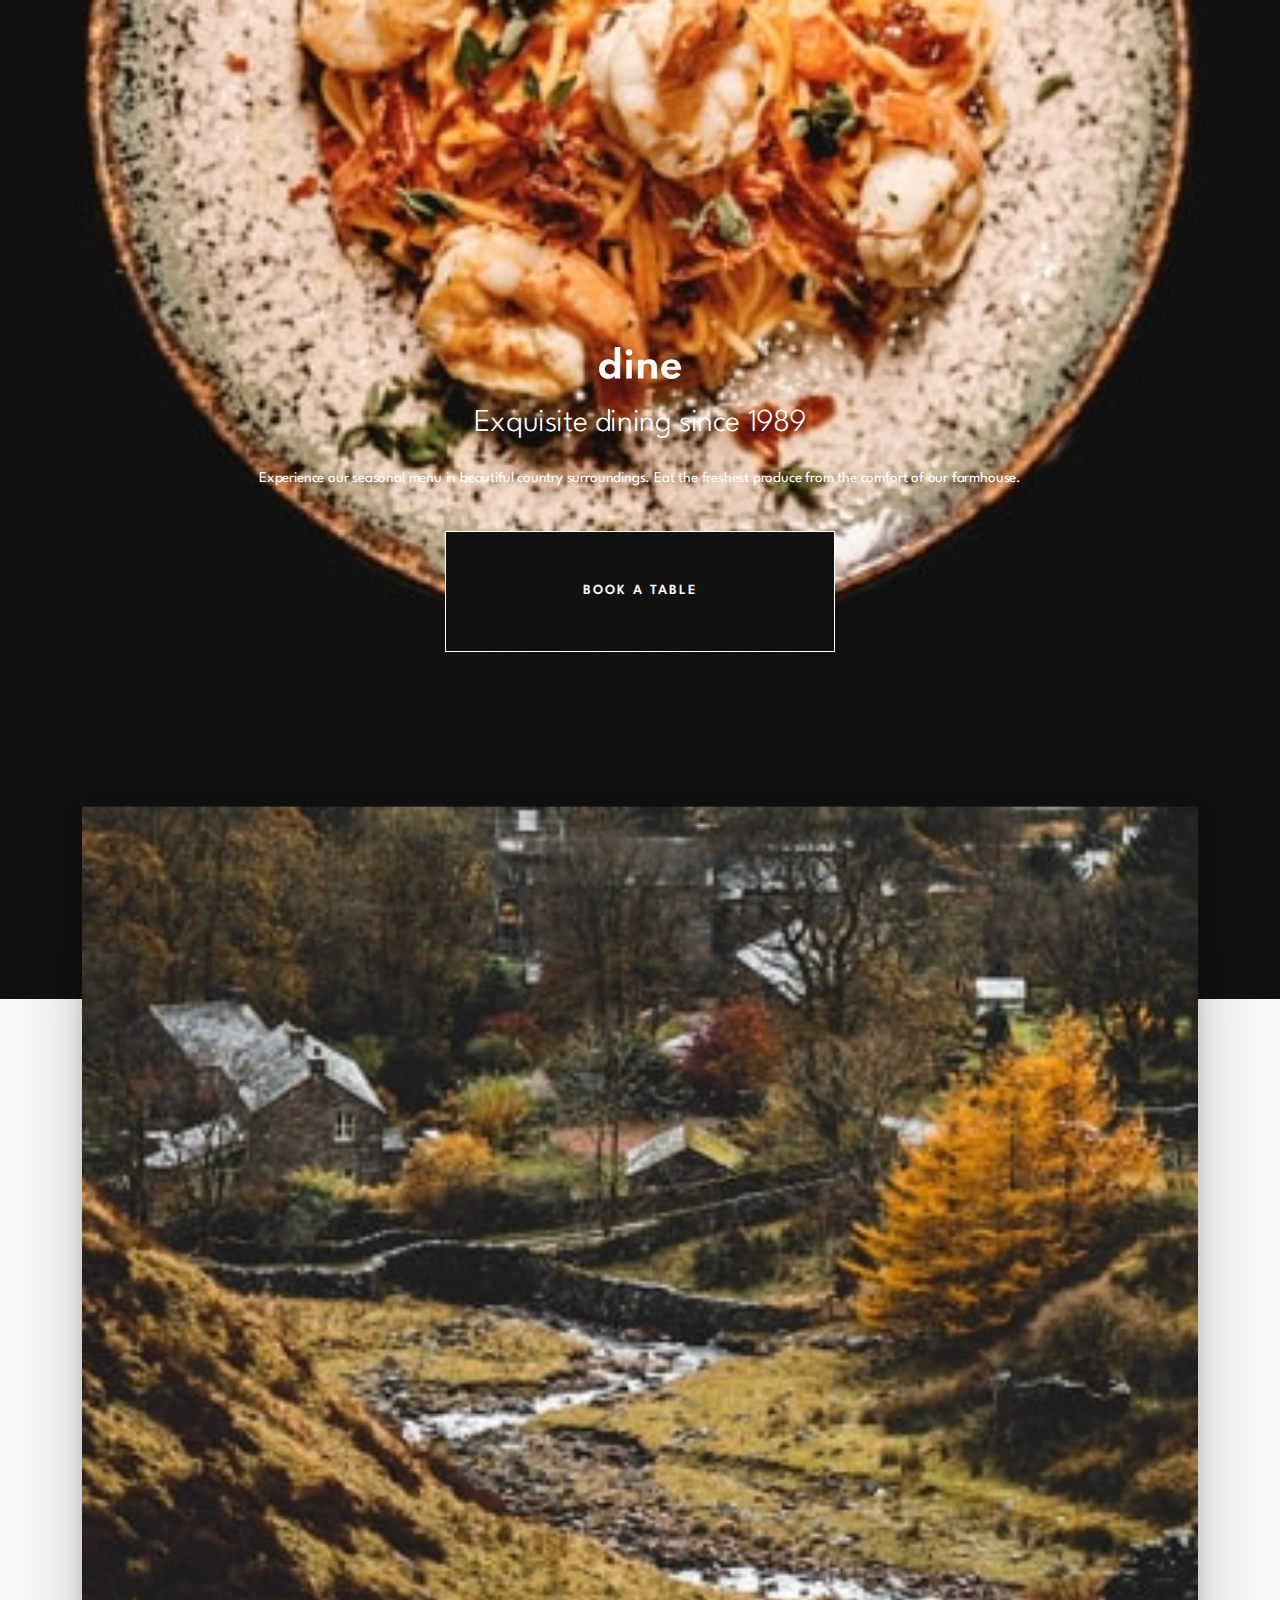
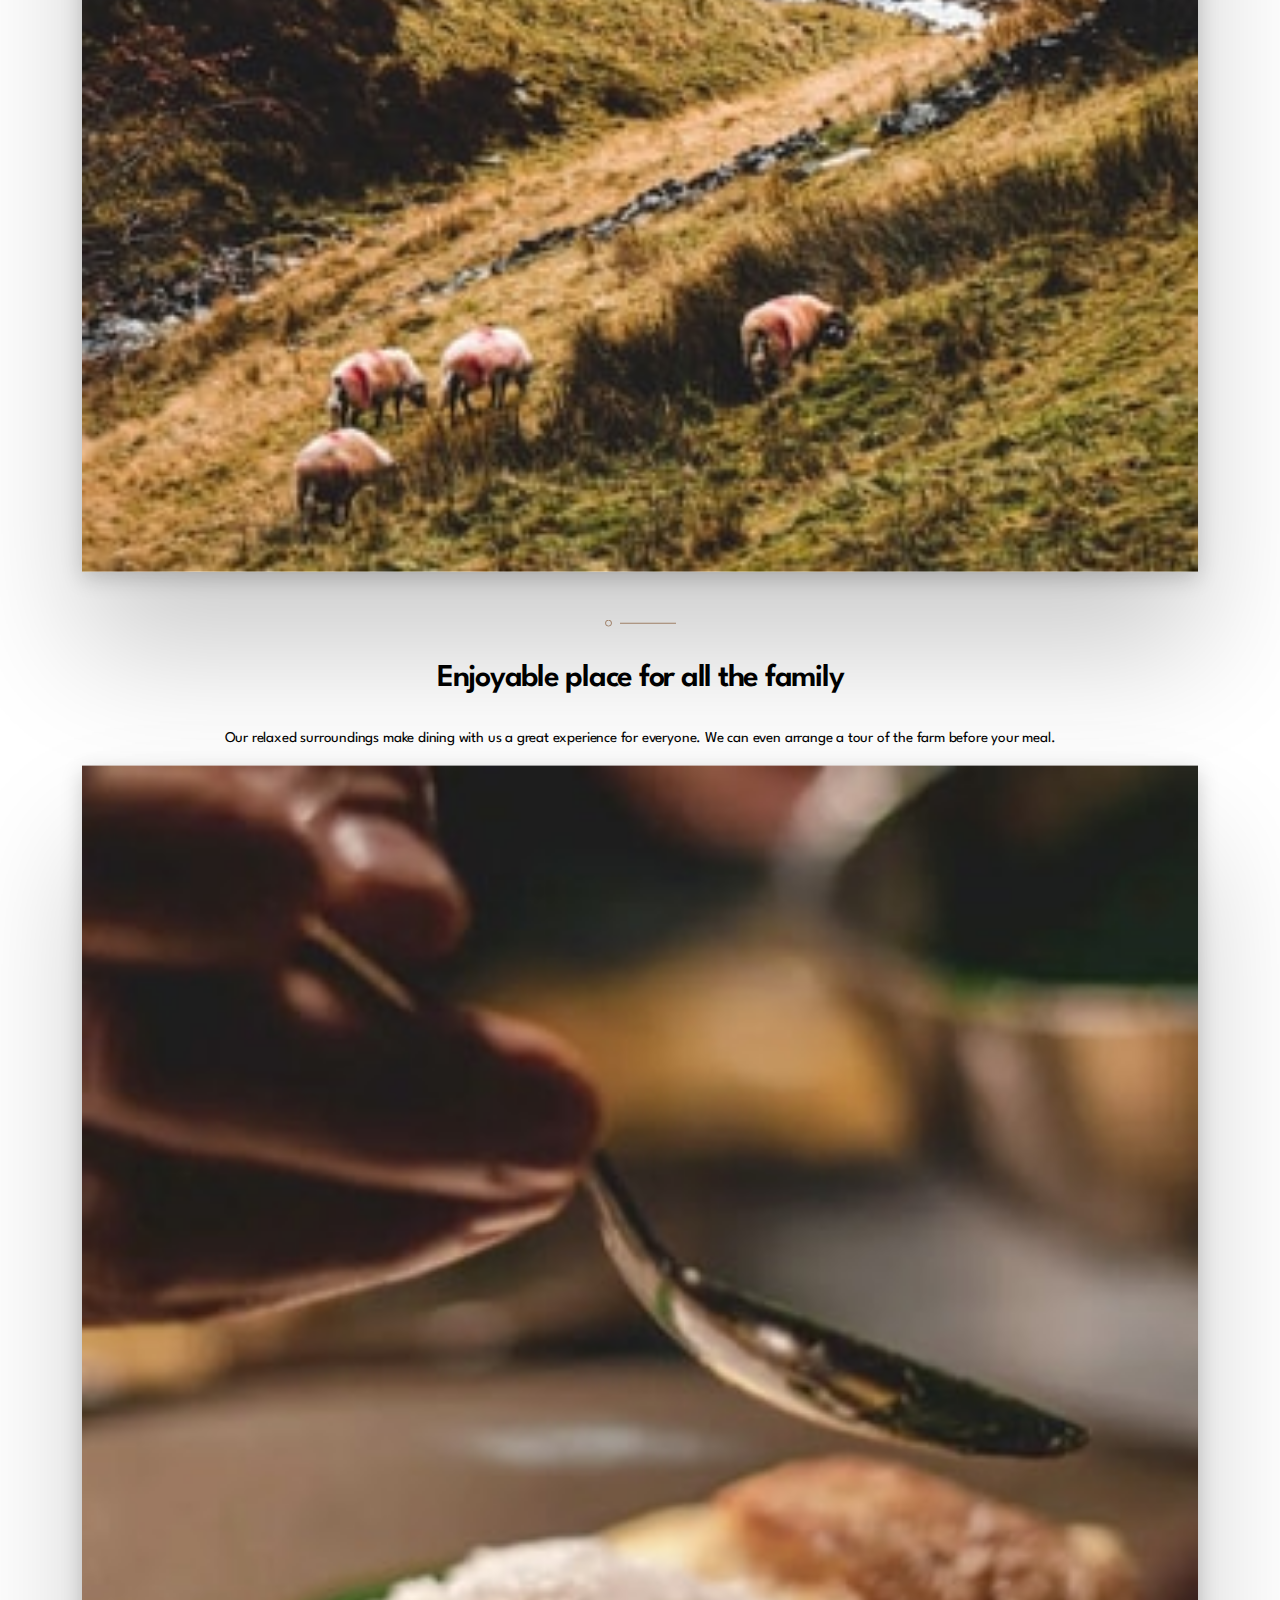
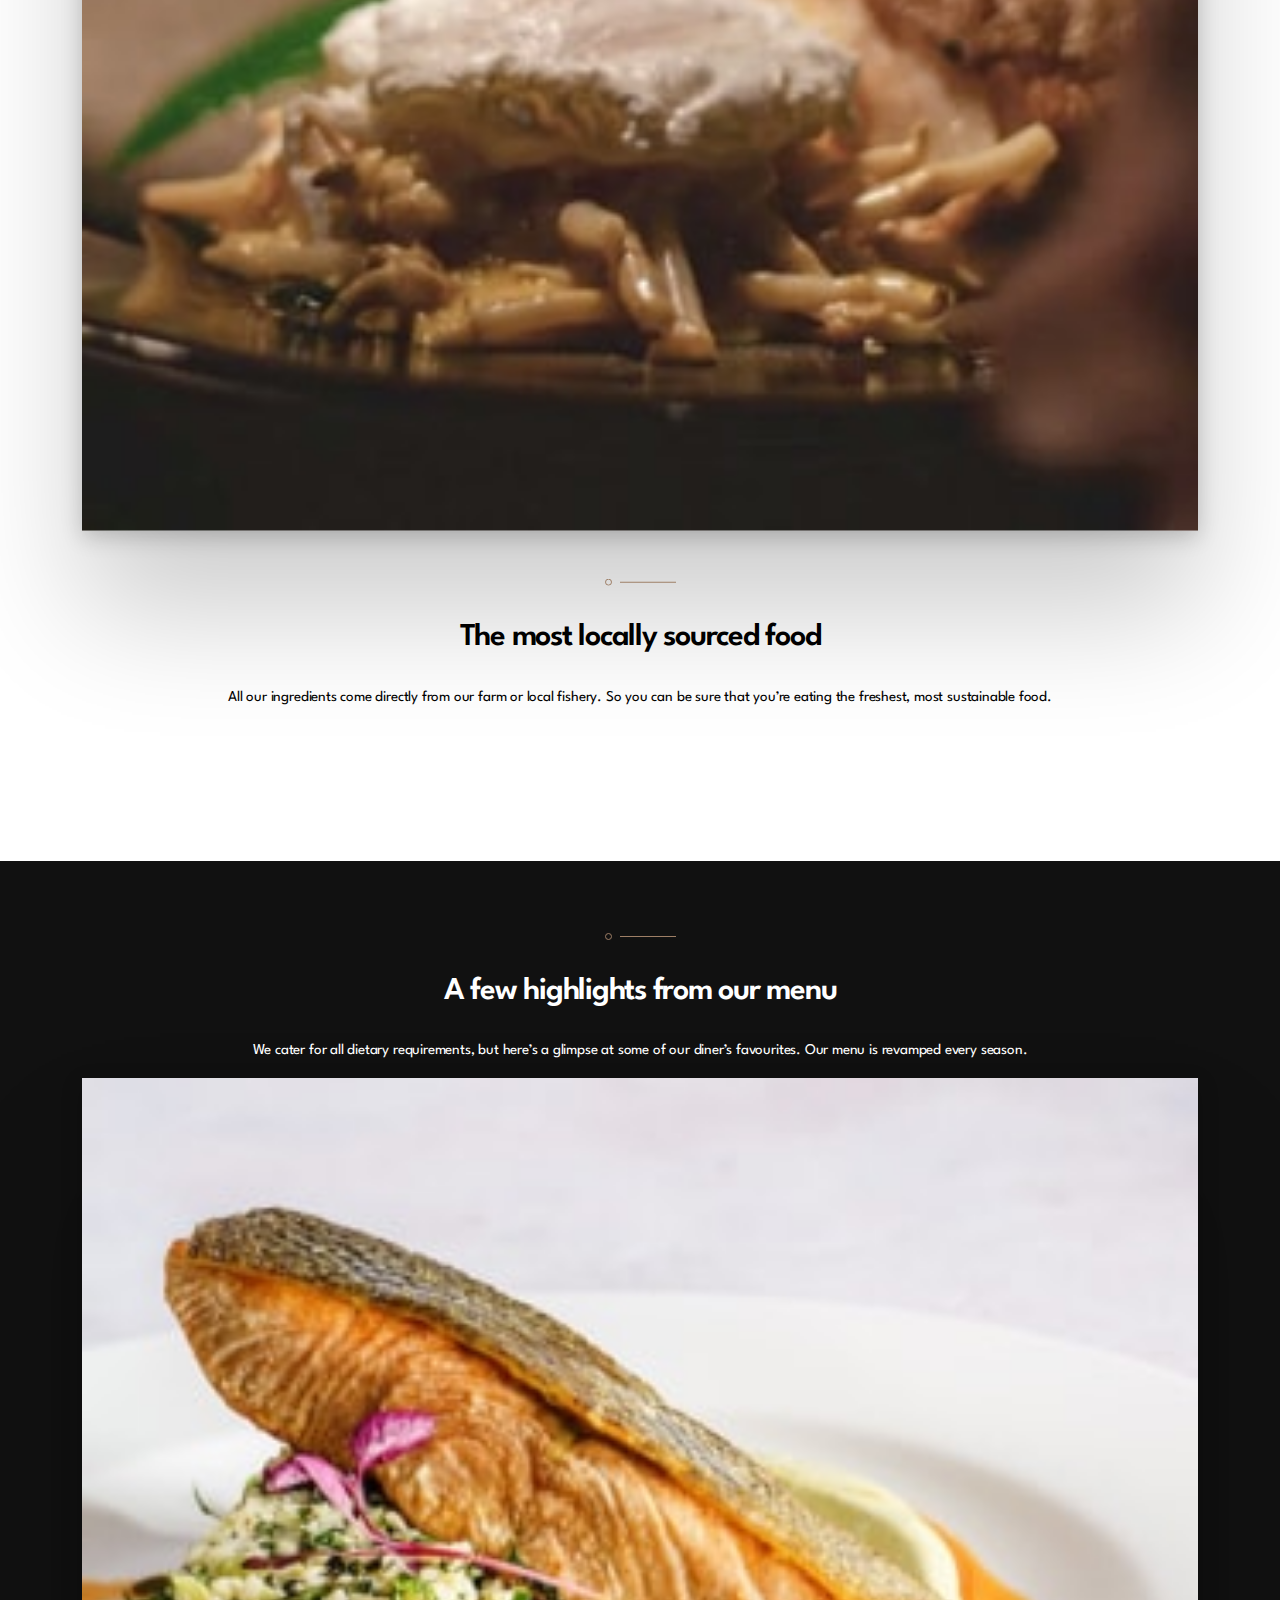
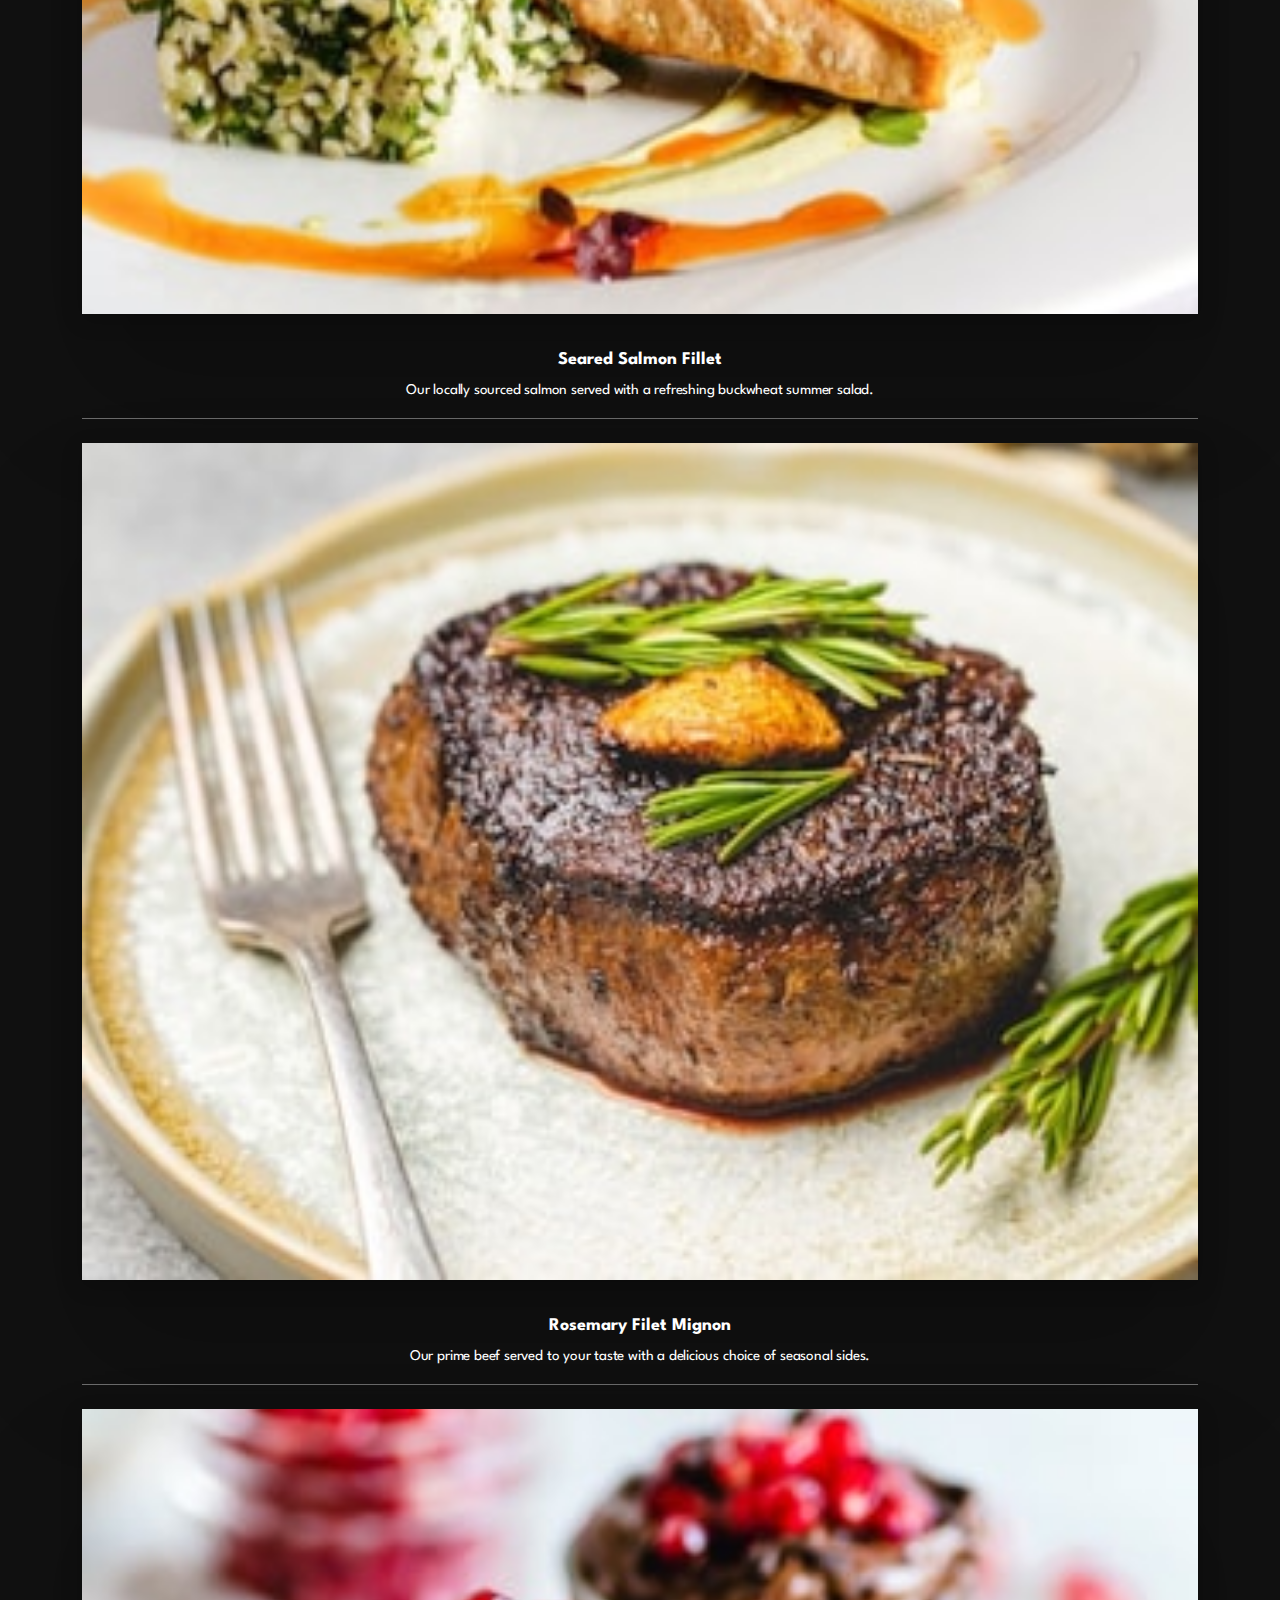
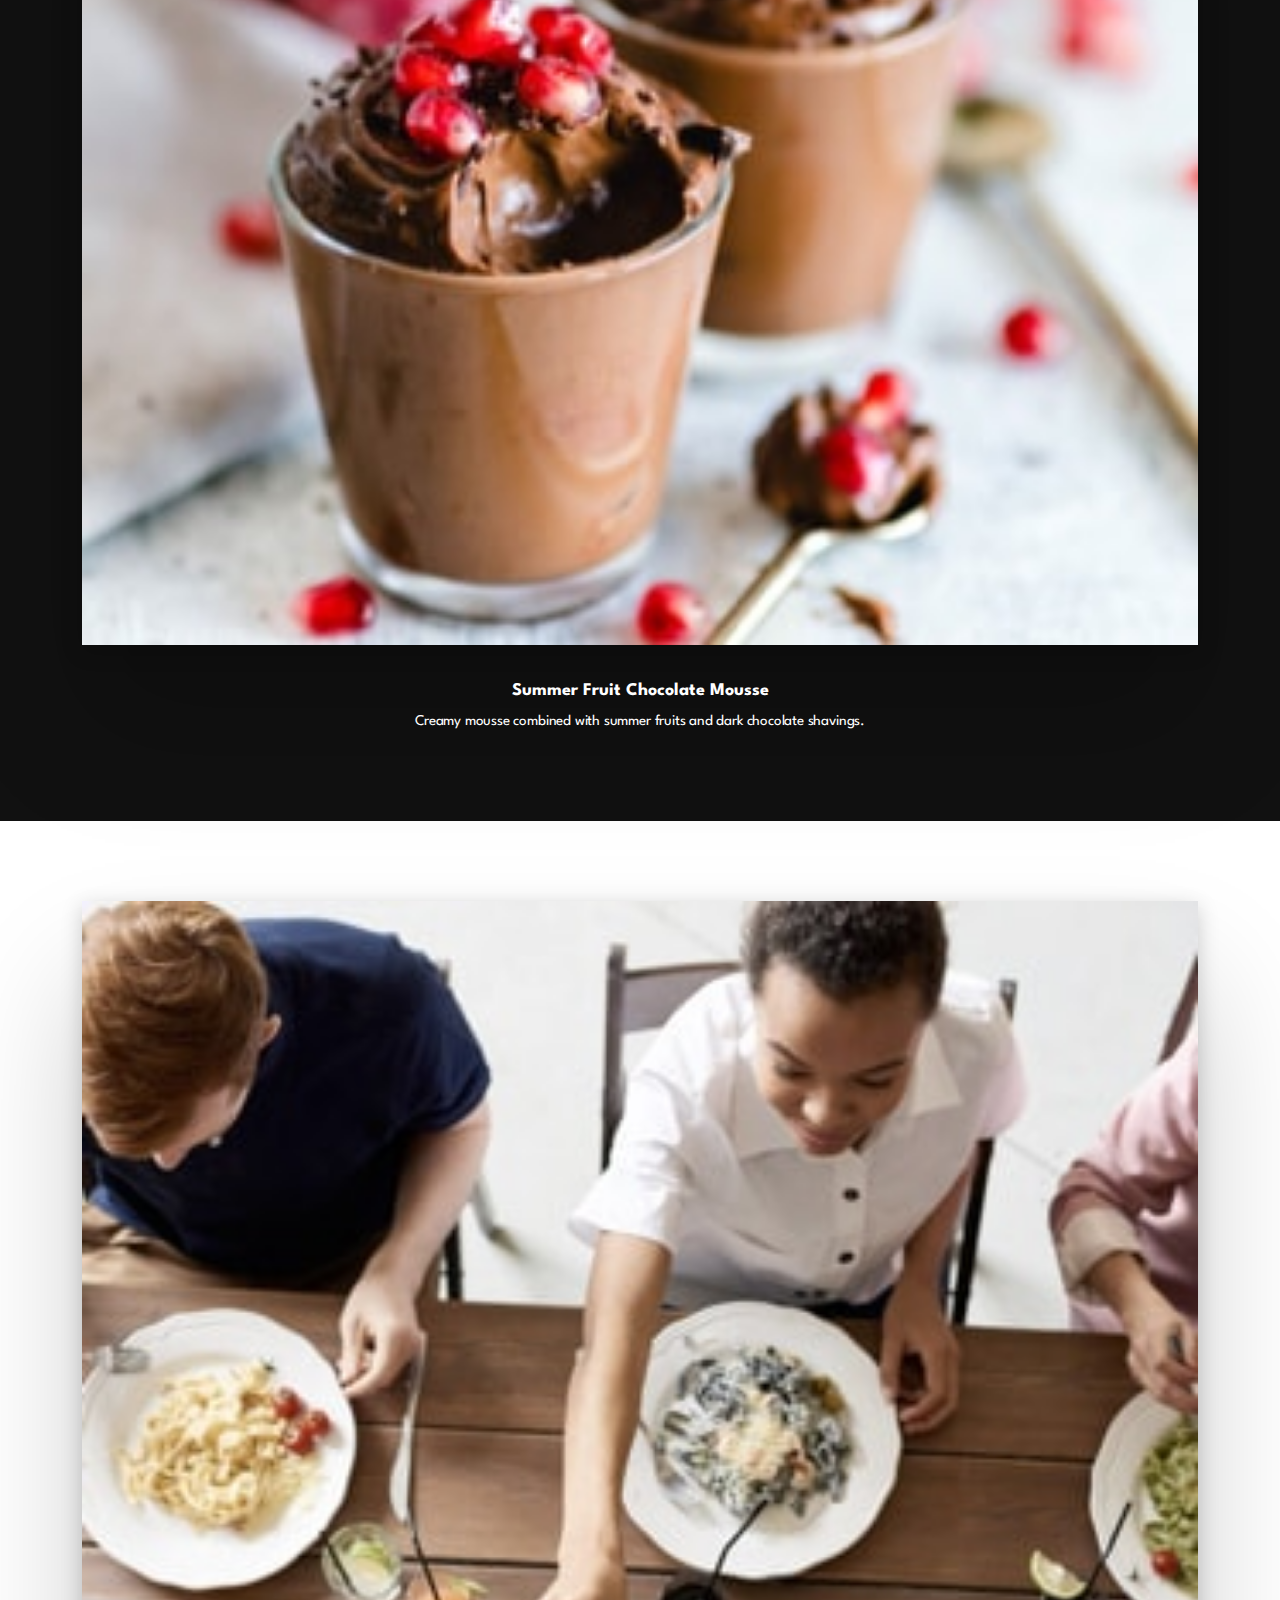
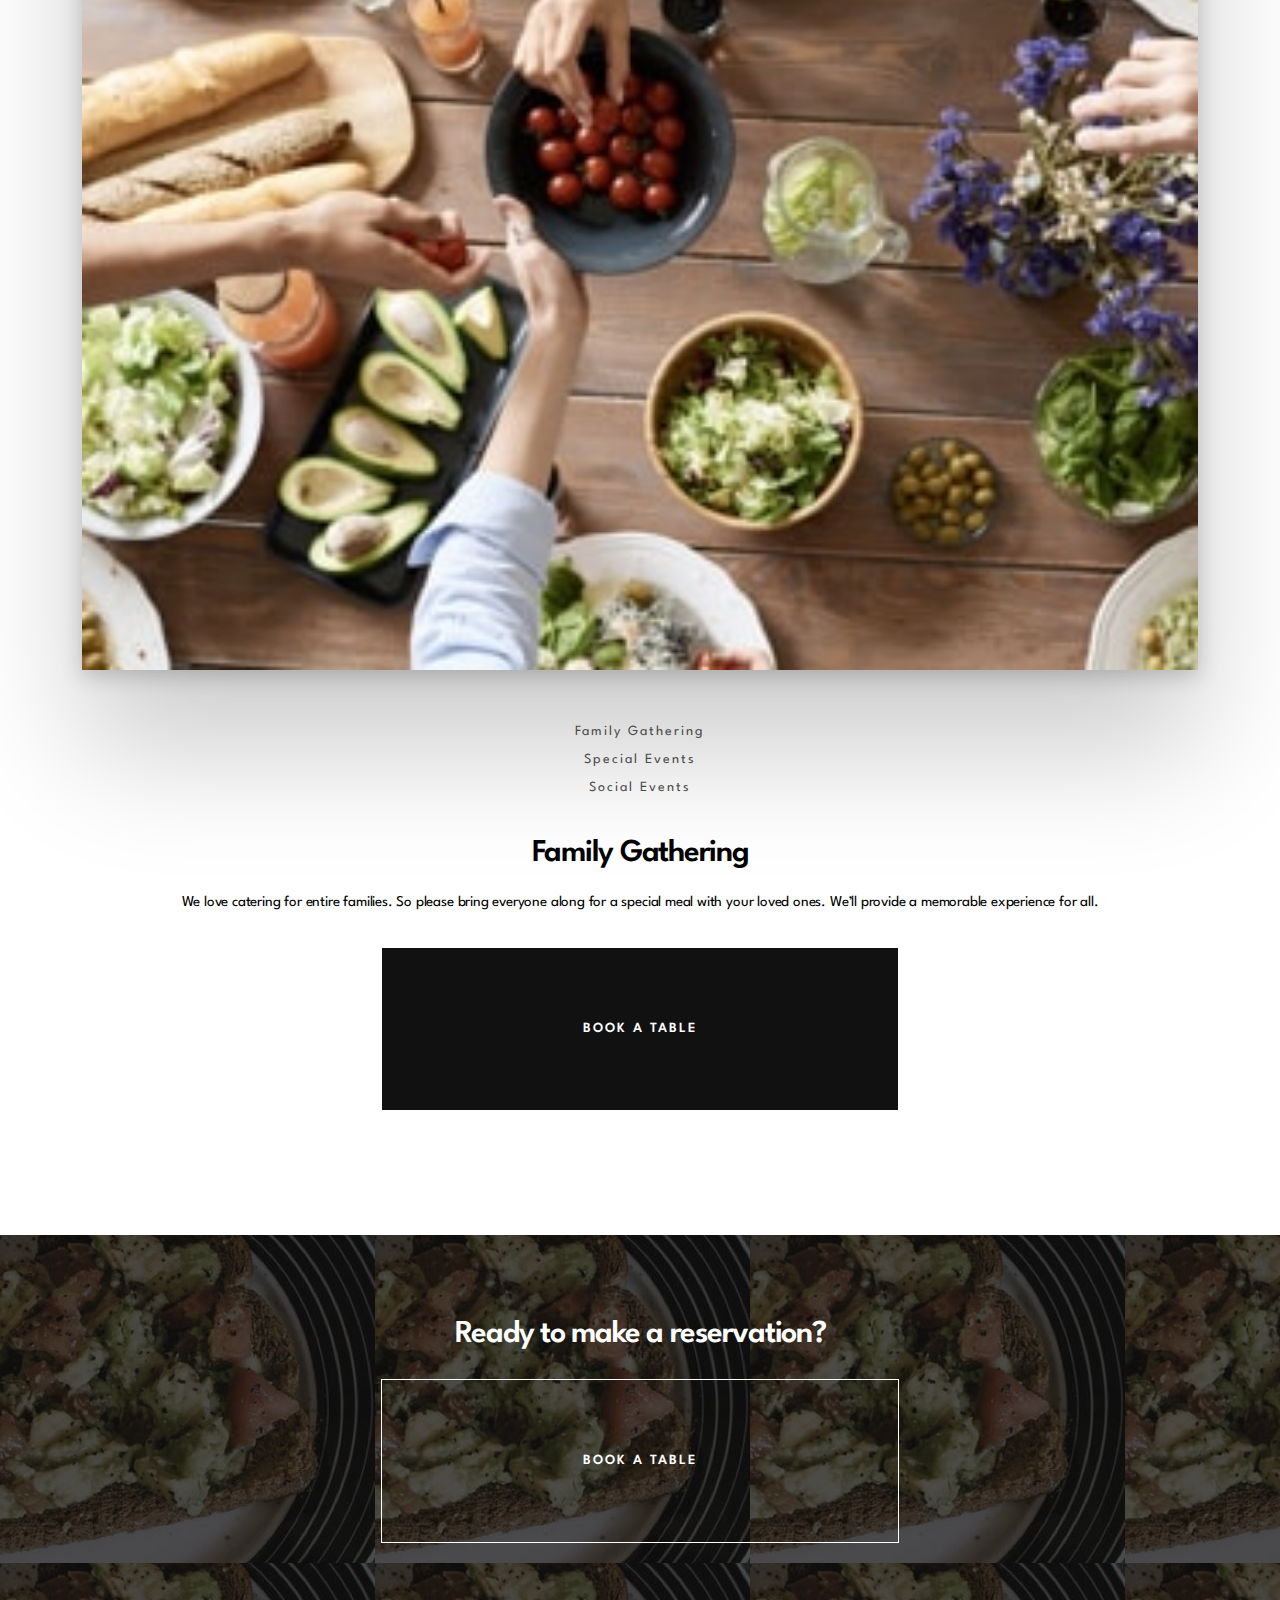
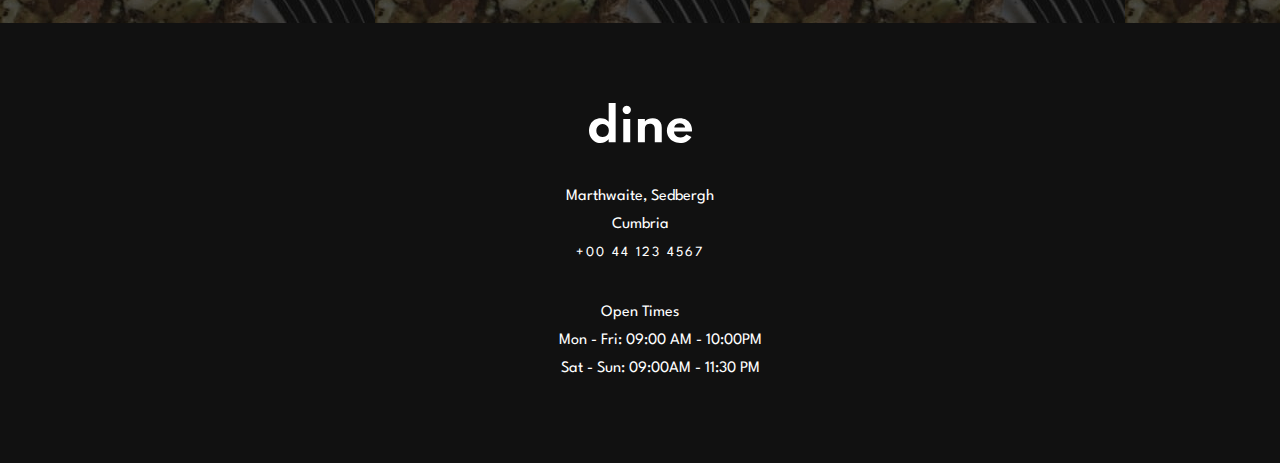
==== starter-code/index.html @ 3f03fc5a "first commit" ====
<!DOCTYPE html>
<html lang="en">
  <head>
    <meta charset="UTF-8" />
    <meta name="viewport" content="width=device-width, initial-scale=1.0" />

    <link
      rel="icon"
      type="image/png"
      sizes="32x32"
      href="./images/favicon-32x32.png"
    />

    <link rel="stylesheet" href="/starter-code/style/style.css" />

    <title>Frontend Mentor | Dine Website Challenge</title>
  </head>
  <body>
    <div class="wrapper">
      <header class="hero">
        <div class="content">
          <img
            class="logo"
            src="/starter-code/images/logo.svg"
            alt="logo_image"
          />
          <h1>Exquisite dining since 1989</h1>
          <p>
            Experience our seasonal menu in beautiful country surroundings. Eat
            the freshest produce from the comfort of our farmhouse.
          </p>
          <a href="#" class="blck-button button">Book a table</a>
        </div>
      </header>

      <div class="about">
        <div class="content">
          <div>
            <img
              class="content-img"
              src="/starter-code/images/homepage/enjoyable-place-mobile.jpg"
              alt="enjoyable-image"
            />

            <div>
              <img
                class="pattern-divide"
                src="/starter-code/images/patterns/pattern-divide.svg"
                alt="pattern-divide"
              />
              <h2>Enjoyable place for all the family</h2>

              <p>
                Our relaxed surroundings make dining with us a great experience
                for everyone. We can even arrange a tour of the farm before your
                meal.
              </p>
            </div>
          </div>
          <div>
            <img
              class="content-img"
              src="/starter-code/images/homepage/locally-sourced-mobile.jpg"
              alt="enjoyable-image"
            />

            <div>
              <img
                class="pattern-divide"
                src="/starter-code/images/patterns/pattern-divide.svg"
                alt="pattern-divide"
              />
              <h2>The most locally sourced food</h2>
              <p>
                All our ingredients come directly from our farm or local
                fishery. So you can be sure that you’re eating the freshest,
                most sustainable food.
              </p>
            </div>
          </div>
        </div>
      </div>

      <div class="highlights">
        <div class="content">
          <img
            class="pattern-divide"
            src="/starter-code/images/patterns/pattern-divide.svg"
            alt="pattern-divide"
          />
          <h2>A few highlights from our menu</h2>

          <p>
            We cater for all dietary requirements, but here’s a glimpse at some
            of our diner’s favourites. Our menu is revamped every season.
          </p>
          <div class="dishes">
            <div class="dish-divide">
              <img
                class="menu-img"
                src="/starter-code/images/homepage/salmon-mobile.jpg"
                alt="salmon-mobile"
              />
              <h3>Seared Salmon Fillet</h3>
              <p>
                Our locally sourced salmon served with a refreshing buckwheat
                summer salad.
              </p>
            </div>

            <div class="dish-divide">
              <img
                class="menu-img"
                src="/starter-code/images/homepage/beef-mobile.jpg"
                alt="beef-mobile"
              />
              <h3>Rosemary Filet Mignon</h3>
              <p>
                Our prime beef served to your taste with a delicious choice of
                seasonal sides.
              </p>
            </div>

            <div>
              <img
                class="menu-img"
                src="/starter-code/images/homepage/chocolate-mobile.jpg"
                alt=""
              />
              <h3>Summer Fruit Chocolate Mousse</h3>
              <p>
                Creamy mousse combined with summer fruits and dark chocolate
                shavings.
              </p>
            </div>
          </div>
        </div>
      </div>

      <div class="gathering">
        <div class="content">
          <img
            src="/starter-code/images/homepage/family-gathering-mobile.jpg"
            alt="family-gathering"
          />
          <ul>
            <li><a href="#">Family Gathering</a></li>
            <li><a href="#">Special Events</a></li>
            <li><a href="#">Social Events</a></li>
          </ul>

          <div class="gathering_desc">
            <h2>Family Gathering</h2>
            <p>
              We love catering for entire families. So please bring everyone
              along for a special meal with your loved ones. We’ll provide a
              memorable experience for all.
            </p>

            <!--<h2>Special Events</h2>
            <p>
              Whether it’s a romantic dinner or special date you’re celebrating
              with others we’ll look after you. We’ll be sure to mark your special
              date with an unforgettable meal.
            </p>
  
            <h2>Social Events</h2>
            <p>
              Are you looking to have a larger social event? No problem! We’re
              more than happy to cater for big parties. We’ll work with you to
              make your event a hit with everyone.
            </p>-->
          </div>

          <a href="#" class="blck-button button">Book a table</a>
        </div>
      </div>

      <div class="booking">
        <div class="content">
          <div>
            <h2>Ready to make a reservation?</h2>

            <a href="#" class="transp-button button">Book a table</a>
          </div>
        </div>
      </div>

      <footer class="foot">
        <div class="content">
          <img
            class="logo"
            src="/starter-code/images/logo.svg"
            alt="logo_image"
          />
          <address>
            Marthwaite, Sedbergh <br />
            Cumbria<br />
            <a href="tel:+00-44-123-4567">+00 44 123 4567</a>
          </address>

          <dl>
            <dt>Open Times</dt>
            <dd>Mon - Fri: <time>09:00</time> AM - <time>10:00</time>PM</dd>
            <dd>Sat - Sun: <time> 09:00</time>AM - <time>11:30</time> PM</dd>
          </dl>
        </div>
      </footer>
    </div>
  </body>
</html>
---- starter-code/style/style.css ----
@import url("https://fonts.googleapis.com/css2?family=Spartan:wght@100;200;300;400;500;600;700&display=swap");
* {
  font-family: "Spartan", sans-serif;
  font-size: 100%;
  -webkit-box-sizing: border-box;
          box-sizing: border-box;
}

h1 {
  font-size: 32px;
  font-weight: 300;
  line-height: 40px;
  letter-spacing: -0.0125em;
}

h2 {
  font-size: 32px;
  font-weight: 600;
  line-height: 40px;
  letter-spacing: -1.25px;
}

h3 {
  font-size: 18px;
  line-height: 28px;
}

p {
  font-size: 15px;
  font-weight: 400;
  letter-spacing: -0.0125em;
  line-height: 25px;
}

a {
  font-size: 14px;
  letter-spacing: 0.14286em;
  line-height: 28px;
  text-decoration: none;
  color: #4C4C4C;
  /*&:hover{
    opacity: 50%;
  }*/
}

a.blck-button {
  color: #FFFFFF;
  background: #111111;
  border: solid 1px #FFFFFF;
}

a.blck-button:hover {
  color: #17192B;
  background: #FFFFFF;
  border: solid 1px #111111;
}

a.transp-button {
  background: transparent;
  border: solid 1px #ffffff;
  color: #FFFFFF;
}

a.transp-button:hover {
  color: #111111;
  background: #FFFFFF;
  border: solid 1px #FFFFFF;
}

.content {
  padding: 0 6.4%;
}

body {
  margin: 0 auto;
  width: 100%;
}

.button {
  padding: 6% 18%;
  font-size: 14px;
  text-transform: uppercase;
  font-weight: 600;
  display: inline-block;
}

.pattern-divide {
  width: 71px;
  display: block;
  margin: 0 auto 32px auto;
}

.content-img {
  width: 100%;
  display: block;
  -webkit-box-shadow: 0 80px 120px 0 rgba(0, 0, 0, 0.2), 0 6px 20px 0 rgba(0, 0, 0, 0.19);
          box-shadow: 0 80px 120px 0 rgba(0, 0, 0, 0.2), 0 6px 20px 0 rgba(0, 0, 0, 0.19);
  margin: 0 0 48px 0;
}

.menu-img {
  width: 100%;
  display: block;
  -webkit-box-shadow: 0 80px 120px 0 rgba(0, 0, 0, 0.2), 0 6px 20px 0 rgba(0, 0, 0, 0.19);
          box-shadow: 0 80px 120px 0 rgba(0, 0, 0, 0.2), 0 6px 20px 0 rgba(0, 0, 0, 0.19);
  margin: 0 0 32px 0;
}

.hero {
  color: white;
  background: url(/starter-code/images/homepage/hero-bg-mobile.jpg) #111111;
  background-size: 100%;
  background-repeat: no-repeat;
  display: -webkit-box;
  display: -ms-flexbox;
  display: flex;
  -webkit-box-pack: center;
      -ms-flex-pack: center;
          justify-content: center;
  -webkit-box-align: center;
      -ms-flex-align: center;
          align-items: center;
  -webkit-box-orient: vertical;
  -webkit-box-direction: normal;
      -ms-flex-direction: column;
          flex-direction: column;
  text-align: center;
  height: 111vh;
  min-height: 784px;
}

.hero .logo {
  height: 32px;
}

.hero .button {
  margin-top: 25px;
}

.hero .content {
  padding-top: 0;
}

.about {
  text-align: center;
  bottom: 0px;
  -webkit-transform: translateY(-6.2%);
          transform: translateY(-6.2%);
  margin-bottom: -4.4%;
}

.highlights {
  background-color: #111111;
  color: #ffffff;
  text-align: center;
  padding: 72px 0;
}

.highlights .dish-divide {
  border-bottom: 1px solid #707070;
  margin-bottom: 24px;
}

.highlights h3 {
  margin: 0 0 4px 0;
}

.highlights p {
  margin-top: 0;
}

.gathering {
  text-align: center;
  padding: 80px 0 124px 0;
}

.gathering ul {
  list-style-type: none;
  padding: 0;
  margin-bottom: 32px;
}

.gathering img {
  -webkit-box-shadow: 0 80px 120px 0 rgba(0, 0, 0, 0.2), 0 6px 20px 0 rgba(0, 0, 0, 0.19);
          box-shadow: 0 80px 120px 0 rgba(0, 0, 0, 0.2), 0 6px 20px 0 rgba(0, 0, 0, 0.19);
  width: 100%;
  margin: 0 0 48px 0;
  display: block;
}

.gathering .gathering_desc {
  margin: 24px 0 32px 0;
}

.gathering .gathering_desc h2 {
  margin: 0 0 16px 0;
}

.booking {
  color: #ffffff;
  background-image: url(/starter-code/images/homepage/ready-bg-mobile.jpg);
  text-align: center;
  padding: 80px 0 80px 0;
}

.booking h2 {
  margin: 0 0 24px 0;
}

.foot {
  background-color: #111111;
  color: #ffffff;
  text-align: center;
  padding: 80px 0 64px 0;
  line-height: 28px;
}

.foot .logo {
  height: 40px;
  display: block;
  margin: 0 auto;
}

.foot address {
  font-style: normal;
  margin: 40px 0 32px 0;
}

.foot address a {
  color: white;
}
/*# sourceMappingURL=style.css.map */
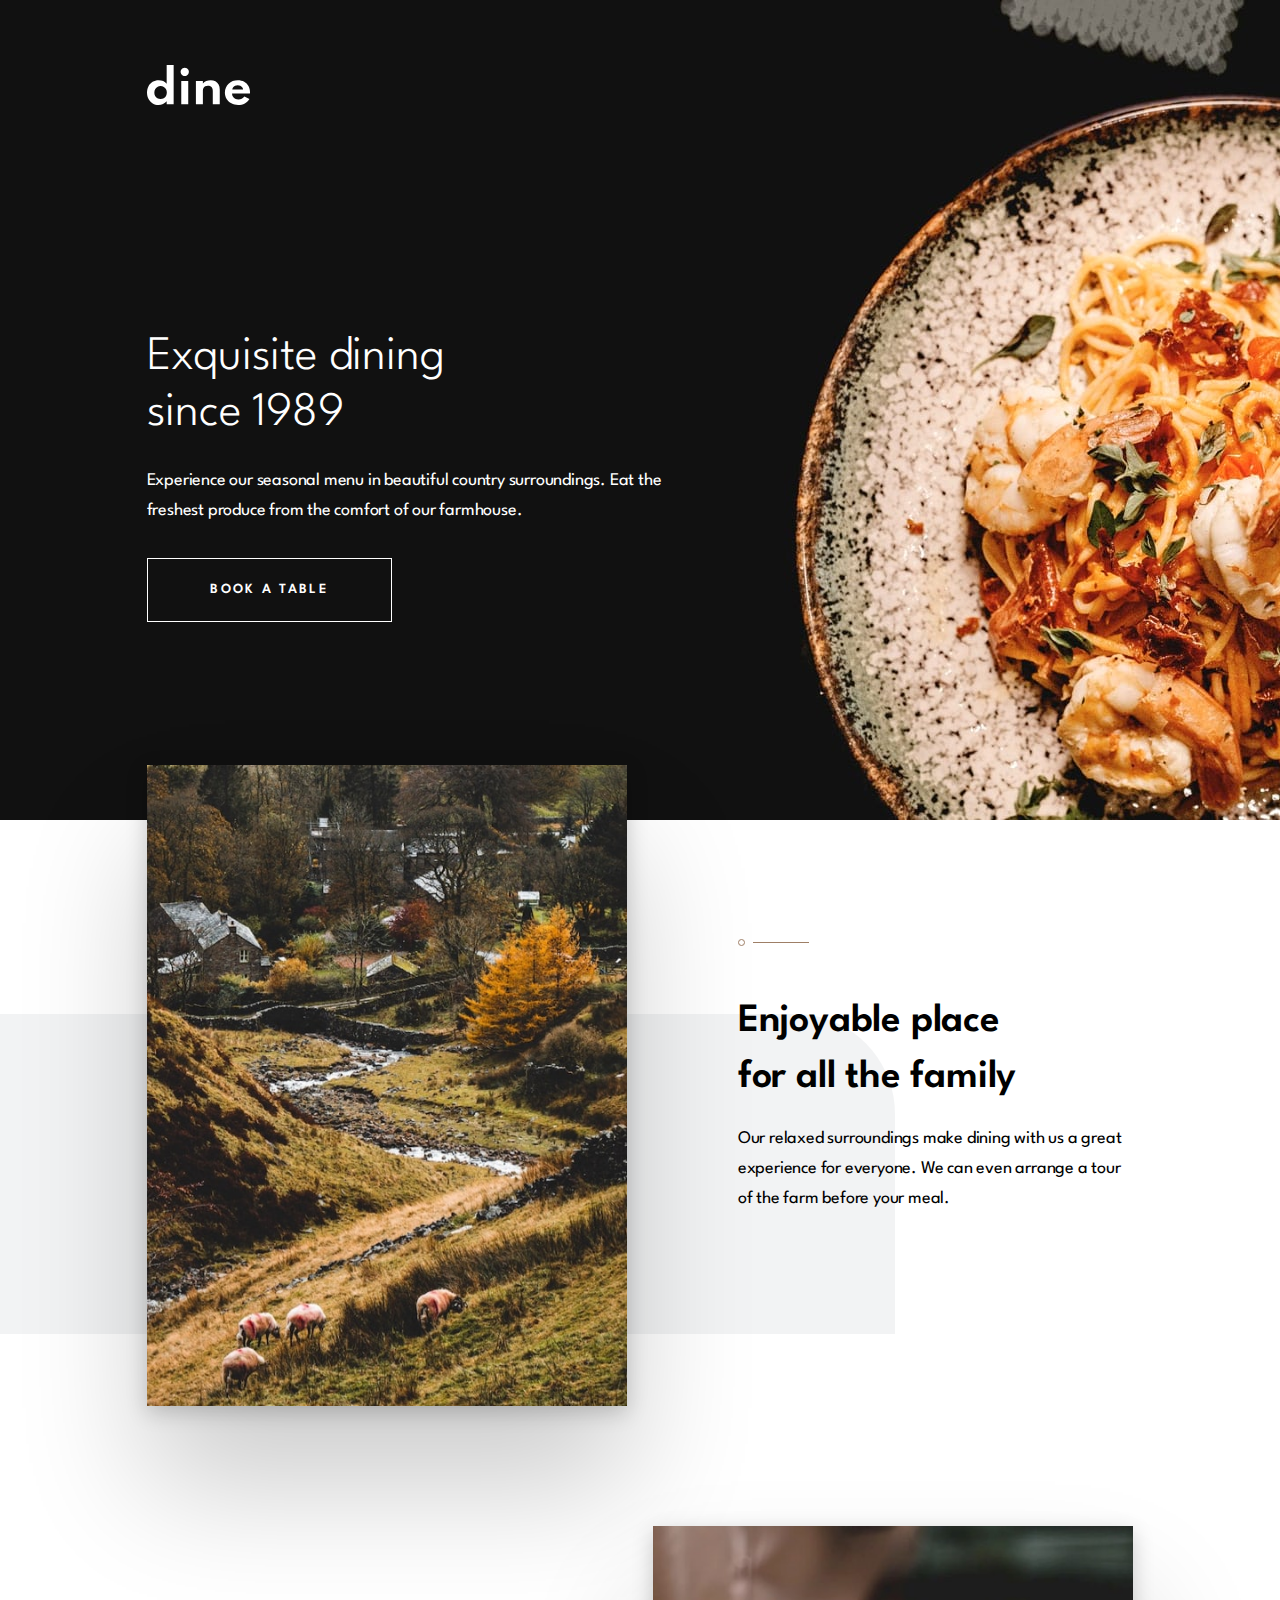
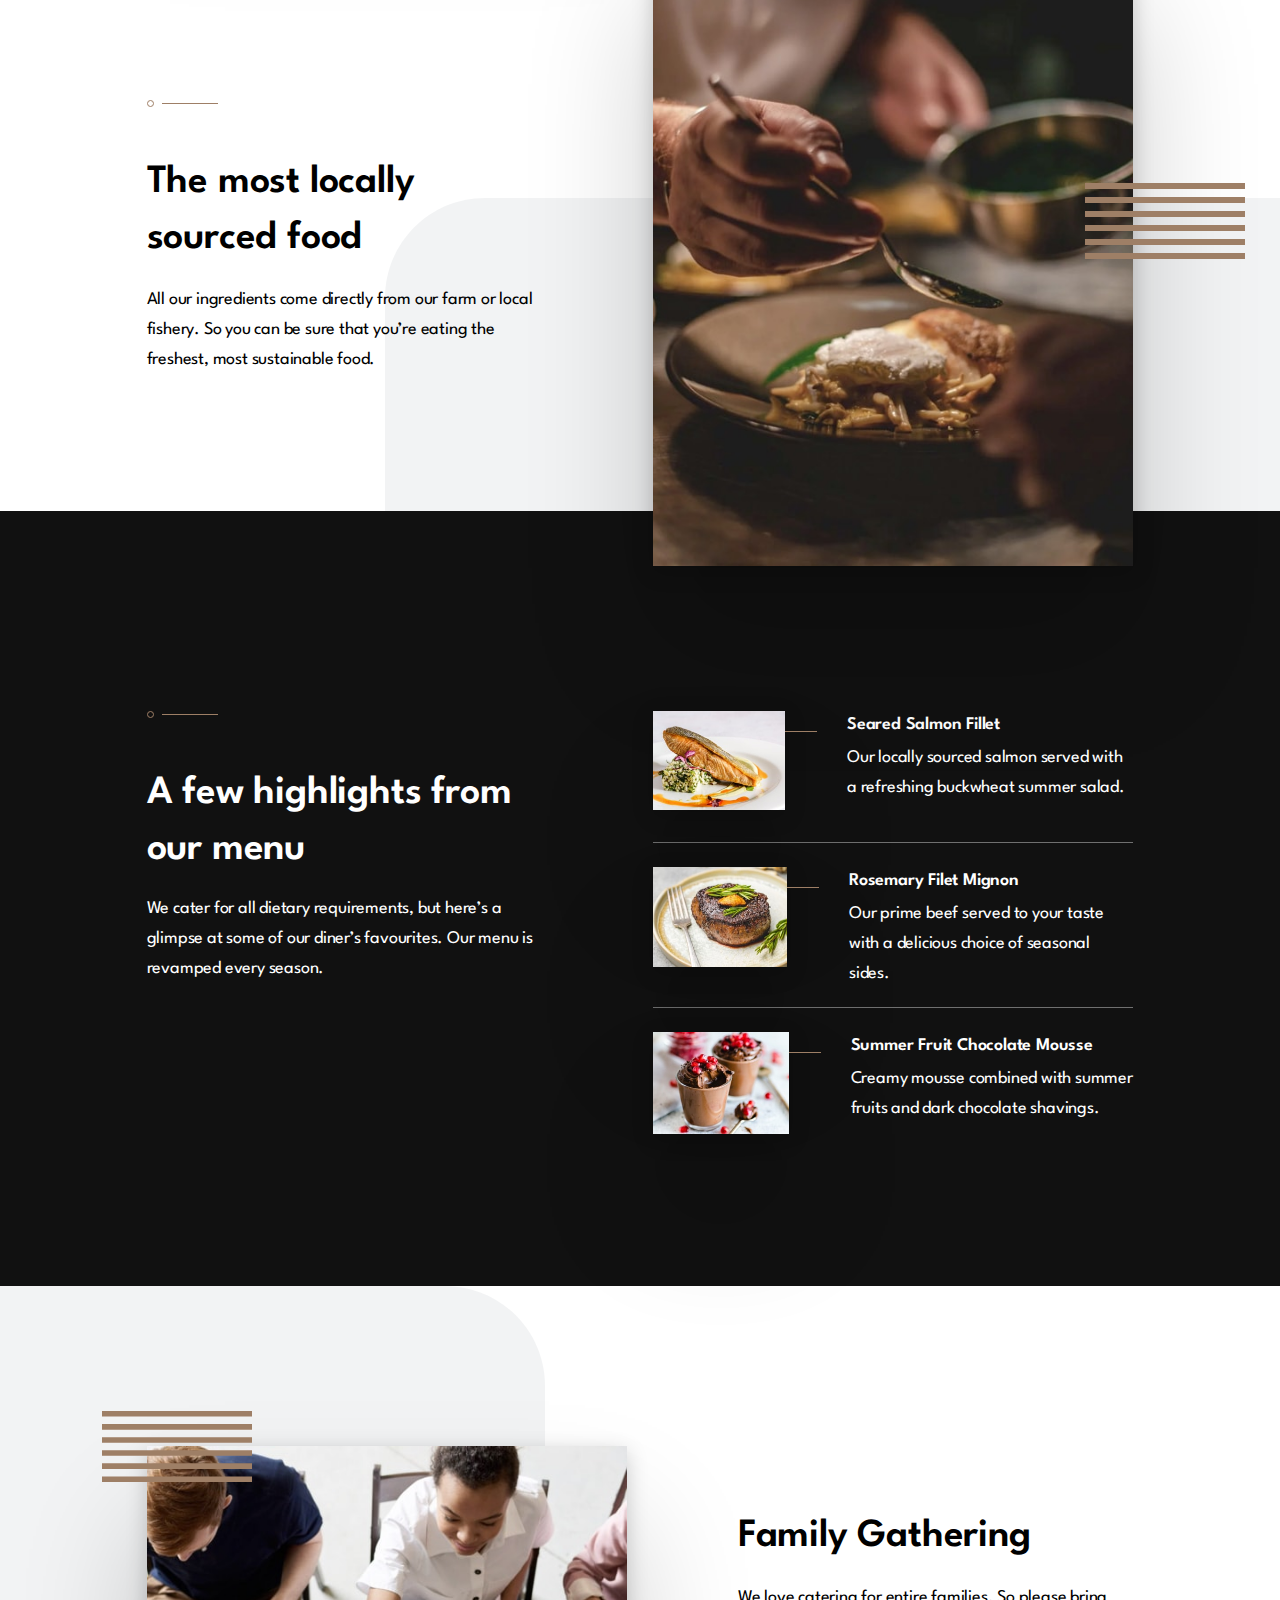
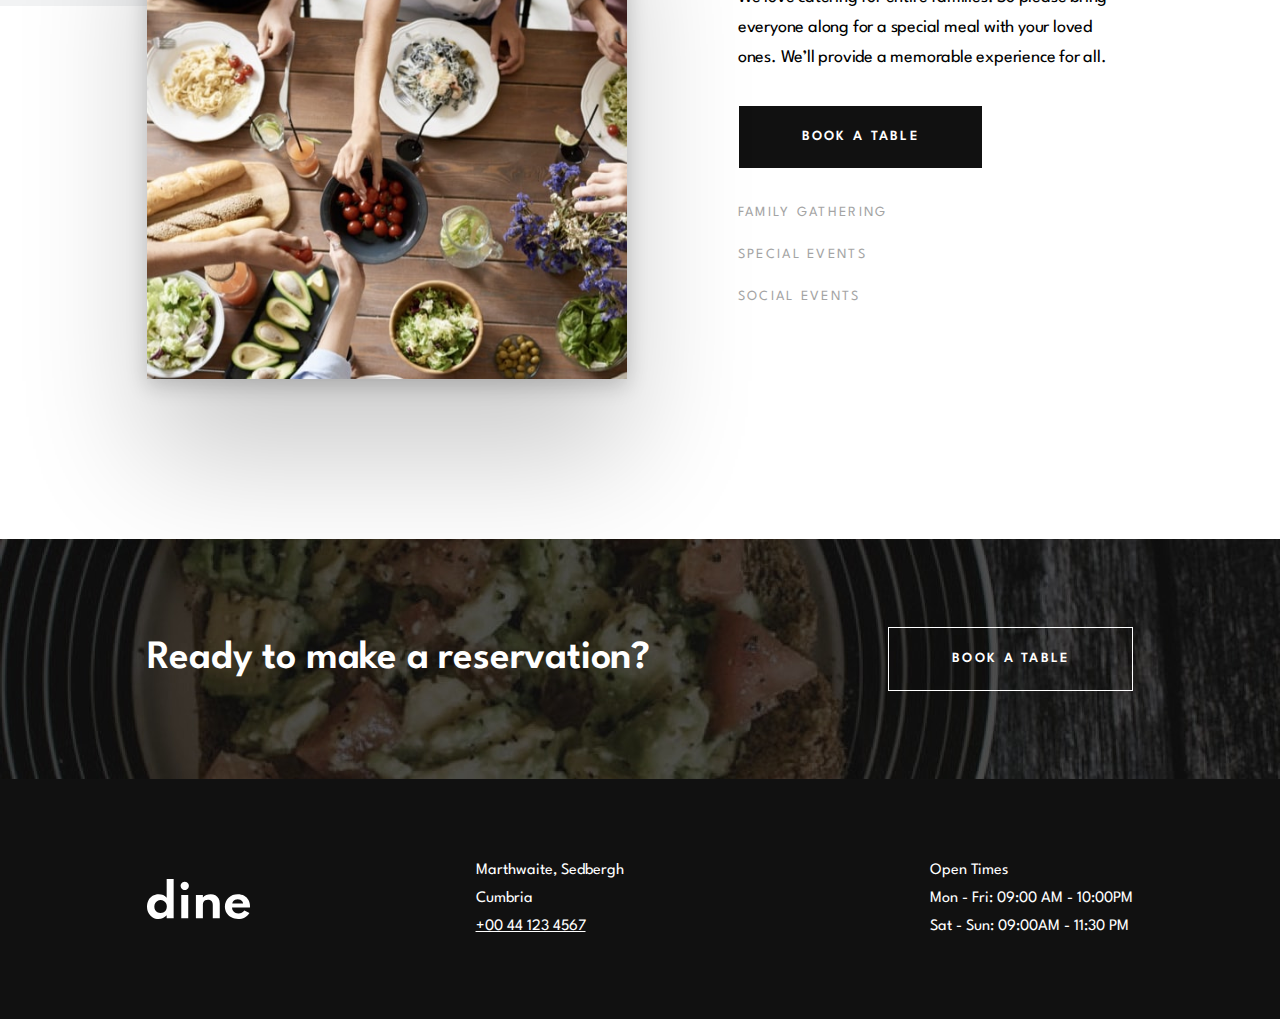
==== commit 324b7afd: "final" ====
--- a/starter-code/index.html
+++ b/starter-code/index.html
@@ -11,45 +11,86 @@
       href="./images/favicon-32x32.png"
     />
 
-    <link rel="stylesheet" href="/starter-code/style/style.css" />
+    <link rel="stylesheet" href="./style/main.css" />
 
     <title>Frontend Mentor | Dine Website Challenge</title>
   </head>
   <body>
-    <div class="wrapper">
-      <header class="hero">
-        <div class="content">
-          <img
-            class="logo"
-            src="/starter-code/images/logo.svg"
-            alt="logo_image"
-          />
-          <h1>Exquisite dining since 1989</h1>
-          <p>
-            Experience our seasonal menu in beautiful country surroundings. Eat
-            the freshest produce from the comfort of our farmhouse.
-          </p>
-          <a href="#" class="blck-button button">Book a table</a>
+    <div class="main-content">
+      <header class="hero wrapper">
+        <div class="container">
+          <div>
+            <a href="index.html"><img class="logo" src="./images/logo.svg" alt="logo_image" /></a>
+          </div>
+  
+          <div class="hero-desc">
+            <h1>
+              Exquisite dining <br />
+              since 1989
+            </h1>
+            <p>
+              Experience our seasonal menu in beautiful country surroundings. Eat
+              the freshest produce from the comfort of our farmhouse.
+            </p>
+            <button class="blck-button" onclick="window.location.href='booking.html'">Book a table</button>
+          </div>
         </div>
       </header>
-
-      <div class="about">
-        <div class="content">
-          <div>
-            <img
-              class="content-img"
-              src="/starter-code/images/homepage/enjoyable-place-mobile.jpg"
-              alt="enjoyable-image"
-            />
-
-            <div>
+  
+      <section class="about wrapper">
+        <div class="container">
+          <div class="about-content about-divide tablet-side">
+            <picture class="about-image">
+              <source
+                srcset="./images/homepage/enjoyable-place-mobile@2x.jpg"
+                type="image/jpg"
+                media="(min-width: 375px) and (max-width: 575px) and (orientation: portrait)"
+              />
+              <source
+                srcset="./images/homepage/enjoyable-place-tablet.jpg"
+                type="image/jpg"
+                media="(min-width: 320px) and (max-width: 767px) and (orientation: landscape)"
+              />
+              <source
+                srcset="./images/homepage/enjoyable-place-tablet.jpg"
+                type="image/jpg"
+                media="(min-width: 576px) and (max-width: 767px) and (orientation: portrait) "
+              />
+              <source
+                srcset="./images/homepage/enjoyable-place-tablet@2x.jpg"
+                type="image/jpg"
+                media="(min-width: 768px) and (max-width: 1536px) and (orientation: portrait)"
+              />
+              <source
+                srcset="./images/homepage/enjoyable-place-tablet@2x.jpg"
+                type="image/jpg"
+                media="(min-width: 768px) and (max-width: 1099px) and (orientation: landscape)"
+              />
+              <source
+                srcset="./images/homepage/enjoyable-place-desktop.jpg"
+                type="image/jpg"
+                media="(min-width: 1100px) and (max-width: 1439px) and (orientation: landscape)"
+              />
+              <source
+                srcset="./images/homepage/enjoyable-place-desktop@2x.jpg"
+                type="image/jpg"
+                media="(min-width: 1400px)"
+              />
+              <img
+                class="container-img"
+                src="./images/homepage/enjoyable-place-mobile.jpg"
+                alt="enjoyable-image"
+              />
+            </picture>
+  
+            <div class="content-desc about-desc">
               <img
                 class="pattern-divide"
-                src="/starter-code/images/patterns/pattern-divide.svg"
+                src="./images/patterns/pattern-divide.svg"
                 alt="pattern-divide"
               />
-              <h2>Enjoyable place for all the family</h2>
-
+              <h2>Enjoyable place<br />for all the family</h2>
+  
               <p>
                 Our relaxed surroundings make dining with us a great experience
                 for everyone. We can even arrange a tour of the farm before your
@@ -57,155 +98,461 @@
               </p>
             </div>
           </div>
-          <div>
+  
+          <div class="about-content tablet-side">
+            <div class="about-top about-image">
+              <img
+                class="pattern-lines"
+                src="./images/patterns/pattern-lines.svg"
+                alt="pattern-lines"
+              />
+              <picture>
+                <source
+                  srcset="./images/homepage/locally-sourced-mobile@2x.jpg"
+                  type="image/jpg"
+                  media="(min-width: 375px) and (max-width: 575px) and (orientation: portrait)"
+                />
+                <source
+                  srcset="./images/homepage/locally-sourced-tablet.jpg"
+                  type="image/jpg"
+                  media="(min-width: 320px) and (max-width: 575px) and (orientation: landscape)"
+                />
+                <source
+                  srcset="./images/homepage/locally-sourced-tablet.jpg"
+                  type="image/jpg"
+                  media="(min-width: 576px) and (max-width: 767px)"
+                />
+                <source
+                  srcset="./images/homepage/locally-sourced-tablet@2x.jpg"
+                  type="image/jpg"
+                  media="(min-width: 768px) and (max-width: 1536px) and (orientation: portrait)"
+                />
+                <source
+                  srcset="./images/homepage/locally-sourced-tablet@2x.jpg"
+                  type="image/jpg"
+                  media="(min-width: 768px) and (max-width: 1099px) and (orientation: landscape)"
+                />
+                <source
+                  srcset="./images/homepage/locally-sourced-desktop.jpg"
+                  type="image/jpg"
+                  media="(min-width: 1100px) and (max-width: 1439px) and (orientation: landscape)"
+                />
+                <source
+                  srcset="./images/homepage/locally-sourced-desktop@2x.jpg"
+                  type="image/jpg"
+                  media="(min-width: 1400px)"
+                />
+                <img
+                  class="container-img"
+                  src="./images/homepage/locally-sourced-mobile.jpg"
+                  alt="enjoyable-image"
+                />
+              </picture>
+            </div>
+  
+            <div class="content-desc about-desc reverse-flex">
+              <img
+                class="pattern-divide"
+                src="./images/patterns/pattern-divide.svg"
+                alt="pattern-divide"
+              />
+              <h2>The most locally<br />sourced food</h2>
+              <p>
+                All our ingredients come directly from our farm or local fishery.
+                So you can be sure that you’re eating the freshest, most
+                sustainable food.
+              </p>
+            </div>
+          </div>
+        </div>
+      </section>
+  
+      <section class="highlights wrapper">
+        <div class="container tablet-side">
+          <div class="content-desc">
             <img
-              class="content-img"
-              src="/starter-code/images/homepage/locally-sourced-mobile.jpg"
-              alt="enjoyable-image"
+              class="pattern-divide"
+              src="./images/patterns/pattern-divide.svg"
+              alt="pattern-divide"
             />
-
+            <h2>A few highlights from our menu</h2>
+  
+            <p>
+              We cater for all dietary requirements, but here’s a glimpse at some
+              of our diner’s favourites. Our menu is revamped every season.
+            </p>
+          </div>
+  
+          <div class="dishes">
+            <div class="dish-divide dish">
+              <picture>
+                <source
+                  srcset="./images/homepage/salmon-mobile@2x.jpg"
+                  type="image/jpg"
+                  media="(min-width: 375px) and (max-width: 575px)"
+                />
+                <source
+                  srcset="./images/homepage/salmon-desktop-tablet.jpg"
+                  type="image/jpg"
+                  media="(min-width: 320px) and (max-width: 575px) and (orientation: landscape)"
+                />
+                <source
+                  srcset="./images/homepage/salmon-desktop-tablet.jpg"
+                  type="image/jpg"
+                  media="(min-width: 576px) and (max-width: 767px)"
+                />
+                <source
+                  srcset="./images/homepage/salmon-desktop-tablet@2x.jpg"
+                  type="image/jpg"
+                  media="(min-width: 768px) and (max-width: 1536px) and (orientation: portrait)"
+                />
+                <source
+                  srcset="./images/homepage/salmon-desktop-tablet@2x.jpg"
+                  type="image/jpg"
+                  media="(min-width: 768px) and (max-width: 1099px) and (orientation: landscape)"
+                />
+                <source
+                  srcset="./images/homepage/salmon-desktop-tablet@2x.jpg"
+                  type="image/jpg"
+                  media="(min-width: 1100px) and (max-width: 1439px) and (orientation: landscape)"
+                />
+                <source
+                  srcset="./images/homepage/salmon-desktop-tablet@2x.jpg"
+                  type="image/jpg"
+                  media="(min-width: 1400px)"
+                />
+  
+                <img
+                  class="menu-img"
+                  src="./images/homepage/salmon-mobile.jpg"
+                  alt="salmon-image"
+                />
+              </picture>
+              <div>
+                <h3>Seared Salmon Fillet</h3>
+                <p>
+                  Our locally sourced salmon served with a refreshing buckwheat
+                  summer salad.
+                </p>
+              </div>
+            </div>
+  
+            <div class="dish-divide dish">
+              <picture>
+                <source
+                  srcset="./images/homepage/beef-mobile@2x.jpg"
+                  type="image/jpg"
+                  media="(min-width: 375px) and (max-width: 575px)"
+                />
+                <source
+                  srcset="./images/homepage/beef-desktop-tablet.jpg"
+                  type="image/jpg"
+                  media="(min-width: 576px) and (max-width: 767px)"
+                />
+                <source
+                  srcset="./images/homepage/beef-desktop-tablet@2x.jpg"
+                  type="image/jpg"
+                  media="(min-width: 768px) and (max-width: 1536px) and (orientation: portrait)"
+                />
+                <source
+                  srcset="./images/homepage/beef-desktop-tablet@2x.jpg"
+                  type="image/jpg"
+                  media="(min-width: 768px) and (max-width: 1099px) and (orientation: landscape)"
+                />
+                <source
+                  srcset="./images/homepage/beef-desktop-tablet@2x.jpg"
+                  type="image/jpg"
+                  media="(min-width: 1100px) and (max-width: 1439px) and (orientation: landscape)"
+                />
+                <source
+                  srcset="./images/homepage/beef-desktop-tablet@2x.jpg"
+                  type="image/jpg"
+                  media="(min-width: 1400px)"
+                />
+  
+                <img
+                  class="menu-img"
+                  src="./images/homepage/beef-mobile.jpg"
+                  alt="beef-image"
+                />
+              </picture>
+  
+              <div>
+                <h3>Rosemary Filet Mignon</h3>
+                <p>
+                  Our prime beef served to your taste with a delicious choice of
+                  seasonal sides.
+                </p>
+              </div>
+            </div>
+  
+            <div class="dish">
+              <picture>
+                <source
+                  srcset="./images/homepage/chocolate-mobile@2x.jpg"
+                  type="image/jpg"
+                  media="(min-width: 375px) and (max-width: 575px)"
+                />
+                <source
+                  srcset="./images/homepage/chocolate-desktop-tablet.jpg"
+                  type="image/jpg"
+                  media="(min-width: 576px) and (max-width: 767px)"
+                />
+                <source
+                  srcset="./images/homepage/chocolate-desktop-tablet@2x.jpg"
+                  type="image/jpg"
+                  media="(min-width: 768px) and (max-width: 1536px) and (orientation: portrait)"
+                />
+                <source
+                  srcset="./images/homepage/chocolate-desktop-tablet@2x.jpg"
+                  type="image/jpg"
+                  media="(min-width: 768px) and (max-width: 1099px) and (orientation: landscape)"
+                />
+                <source
+                  srcset="./images/homepage/chocolate-desktop-tablet@2x.jpg"
+                  type="image/jpg"
+                  media="(min-width: 1100px) and (max-width: 1439px) and (orientation: landscape)"
+                />
+                <source
+                  srcset="./images/homepage/chocolate-desktop-tablet@2x.jpg"
+                  type="image/jpg"
+                  media="(min-width: 1400px)"
+                />
+  
+                <img
+                  class="menu-img"
+                  src="./images/homepage/chocolate-mobile.jpg"
+                  alt="chocolate-image"
+                />
+              </picture>
+  
+              <div>
+                <h3>Summer Fruit Chocolate Mousse</h3>
+                <p>
+                  Creamy mousse combined with summer fruits and dark chocolate
+                  shavings.
+                </p>
+              </div>
+            </div>
+          </div>
+        </div>
+      </section>
+  
+      <section class="gathering wrapper">
+        <div class="container">
+          <div class="gathering-img-container tablet-side">
+            <img
+              class="pattern-lines"
+              src="./images/patterns/pattern-lines.svg"
+              alt="pattern-lines"
+            />
+  
+            <picture class="family-events">
+              <source
+                srcset="./images/homepage/family-gathering-mobile@2x.jpg"
+                type="image/jpg"
+                media="(min-width: 375px) and (max-width: 575px) and (orientation: portrait)"
+              />
+              <source
+                srcset="./images/homepage/family-gathering-tablet.jpg"
+                type="image/jpg"
+                media="(min-width: 576px) and (max-width: 767px)"
+              />
+              <source
+                srcset="./images/homepage/family-gathering-tablet.jpg"
+                type="image/jpg"
+                media="(min-width: 320px) and (max-width: 575px) and (orientation: landscape)"
+              />
+              <source
+                srcset="./images/homepage/family-gathering-tablet@2x.jpg"
+                type="image/jpg"
+                media="(min-width: 768px) and (max-width: 1536px) and (orientation: portrait)"
+              />
+              <source
+                srcset="./images/homepage/family-gathering-tablet@2x.jpg"
+                type="image/jpg"
+                media="(min-width: 768px) and (max-width: 1099px) and (orientation: landscape)"
+              />
+              <source
+                srcset="./images/homepage/family-gathering-desktop.jpg"
+                type="image/jpg"
+                media="(min-width: 1100px) and (max-width: 1439px) and (orientation: landscape)"
+              />
+              <source
+                srcset="./images/homepage/family-gathering-desktop@2x.jpg"
+                type="image/jpg"
+                media="(min-width: 1400px)"
+              />
+  
+              <img
+                class="container-img family-gathering"
+                src="./images/homepage/family-gathering-mobile.jpg"
+                alt="family-gathering-image"
+              />
+            </picture>
+  
+            <picture class="special-events non-active" >
+              <source
+                srcset="./images/homepage/special-events-mobile@2x.jpg"
+                type="image/jpg"
+                media="(min-width: 375px) and (max-width: 575px) and (orientation: portrait)"
+              />
+              <source
+                srcset="./images/homepage/special-events-tablet.jpg"
+                type="image/jpg"
+                media="(min-width: 576px) and (max-width: 767px)"
+              />
+              <source
+                srcset="./images/homepage/special-events-tablet.jpg"
+                type="image/jpg"
+                media="(min-width: 320px) and (max-width: 575px) and (orientation: landscape)"
+              />
+              <source
+                srcset="./images/homepage/special-events-tablet@2x.jpg"
+                type="image/jpg"
+                media="(min-width: 768px) and (max-width: 1536px) and (orientation: portrait)"
+              />
+              <source
+                srcset="./images/homepage/special-events-tablet@2x.jpg"
+                type="image/jpg"
+                media="(min-width: 768px) and (max-width: 1099px) and (orientation: landscape)"
+              />
+              <source
+                srcset="./images/homepage/special-events-desktop.jpg"
+                type="image/jpg"
+                media="(min-width: 1100px) and (max-width: 1439px) and (orientation: landscape)"
+              />
+              <source
+                srcset="./images/homepage/special-events-desktop@2x.jpg"
+                type="image/jpg"
+                media="(min-width: 1400px)"
+              />
+  
+              <img
+                class="container-img"
+                src="./images/homepage/special-events-mobile.jpg"
+                alt="family-gathering-image"
+              />
+            </picture>
+  
+            <picture class="non-active social-events">
+              <source
+                srcset="./images/homepage/social-events-mobile@2x.jpg"
+                type="image/jpg"
+                media="(min-width: 375px) and (max-width: 575px) and (orientation: portrait)"
+              />
+              <source
+                srcset="./images/homepage/social-events-tablet.jpg"
+                type="image/jpg"
+                media="(min-width: 576px) and (max-width: 767px)"
+              />
+              <source
+                srcset="./images/homepage/social-events-tablet.jpg"
+                type="image/jpg"
+                media="(min-width: 320px) and (max-width: 575px) and (orientation: landscape)"
+              />
+              <source
+                srcset="./images/homepage/social-events-tablet@2x.jpg"
+                type="image/jpg"
+                media="(min-width: 768px) and (max-width: 1536px) and (orientation: portrait)"
+              />
+              <source
+                srcset="./images/homepage/social-events-tablet@2x.jpg"
+                type="image/jpg"
+                media="(min-width: 768px) and (max-width: 1099px) and (orientation: landscape)"
+              />
+              <source
+                srcset="./images/homepage/social-events-desktop.jpg"
+                type="image/jpg"
+                media="(min-width: 1100px) and (max-width: 1439px) and (orientation: landscape)"
+              />
+              <source
+                srcset="./images/homepage/social-events-desktop@2x.jpg"
+                type="image/jpg"
+                media="(min-width: 1400px)"
+              />
+              <img
+                class="container-img"
+                src="./images/homepage/social-events-mobile.jpg"
+                alt="family-gathering-image"
+              />
+            </picture>
+          </div>
+          <div class="gathering-side">
+            <ul>
+              <li> 
+                <p id="family_link">Family Gathering</p> 
+                <div class="gathering-line first-line "></div>
+              </li>
+              <li >
+                <p id="special_link">Special Events</p> 
+                <div class="gathering-line second-line"></div>
+              </li>
+              <li >
+                <p id="social_link">Social Events</p>
+                <div class="gathering-line third-line"></div>
+              </li>
+            </ul>
             <div>
-              <img
-                class="pattern-divide"
-                src="/starter-code/images/patterns/pattern-divide.svg"
-                alt="pattern-divide"
-              />
-              <h2>The most locally sourced food</h2>
-              <p>
-                All our ingredients come directly from our farm or local
-                fishery. So you can be sure that you’re eating the freshest,
-                most sustainable food.
-              </p>
+              <div class="content-desc family-events">
+                <h2>Family Gathering</h2>
+                <p>
+                  We love catering for entire families. So please bring everyone
+                  along for a special meal with your loved ones. We’ll provide a
+                  memorable experience for all.
+                </p>
+              </div>
+  
+              <div class="content-desc special-events non-active ">
+                <h2>Special Events</h2>
+                <p>
+                  Whether it’s a romantic dinner or special date you’re
+                  celebrating with others we’ll look after you. We’ll be sure to
+                  mark your special date with an unforgettable meal.
+                </p>
+              </div>
+  
+              <div class="content-desc social-events non-active ">
+                <h2>Social Events</h2>
+                <p>
+                  Are you looking to have a larger social event? No problem! We’re
+                  more than happy to cater for big parties. We’ll work with you to
+                  make your event a hit with everyone.
+                </p>
+              </div>
+              <button type="button" class="blck-button" onclick="window.location.href='booking.html'" >Book a table</button>
             </div>
           </div>
         </div>
-      </div>
-
-      <div class="highlights">
-        <div class="content">
-          <img
-            class="pattern-divide"
-            src="/starter-code/images/patterns/pattern-divide.svg"
-            alt="pattern-divide"
-          />
-          <h2>A few highlights from our menu</h2>
-
-          <p>
-            We cater for all dietary requirements, but here’s a glimpse at some
-            of our diner’s favourites. Our menu is revamped every season.
-          </p>
-          <div class="dishes">
-            <div class="dish-divide">
-              <img
-                class="menu-img"
-                src="/starter-code/images/homepage/salmon-mobile.jpg"
-                alt="salmon-mobile"
-              />
-              <h3>Seared Salmon Fillet</h3>
-              <p>
-                Our locally sourced salmon served with a refreshing buckwheat
-                summer salad.
-              </p>
-            </div>
-
-            <div class="dish-divide">
-              <img
-                class="menu-img"
-                src="/starter-code/images/homepage/beef-mobile.jpg"
-                alt="beef-mobile"
-              />
-              <h3>Rosemary Filet Mignon</h3>
-              <p>
-                Our prime beef served to your taste with a delicious choice of
-                seasonal sides.
-              </p>
-            </div>
-
-            <div>
-              <img
-                class="menu-img"
-                src="/starter-code/images/homepage/chocolate-mobile.jpg"
-                alt=""
-              />
-              <h3>Summer Fruit Chocolate Mousse</h3>
-              <p>
-                Creamy mousse combined with summer fruits and dark chocolate
-                shavings.
-              </p>
-            </div>
-          </div>
+      </section>
+  
+      <section class="booking wrapper">
+        <div class="container">
+          <h2>Ready to make a reservation?</h2>
+          <button class="transp-button" onclick="window.location.href='booking.html'">Book a table</button>
         </div>
-      </div>
-
-      <div class="gathering">
-        <div class="content">
-          <img
-            src="/starter-code/images/homepage/family-gathering-mobile.jpg"
-            alt="family-gathering"
-          />
-          <ul>
-            <li><a href="#">Family Gathering</a></li>
-            <li><a href="#">Special Events</a></li>
-            <li><a href="#">Social Events</a></li>
-          </ul>
-
-          <div class="gathering_desc">
-            <h2>Family Gathering</h2>
-            <p>
-              We love catering for entire families. So please bring everyone
-              along for a special meal with your loved ones. We’ll provide a
-              memorable experience for all.
-            </p>
-
-            <!--<h2>Special Events</h2>
-            <p>
-              Whether it’s a romantic dinner or special date you’re celebrating
-              with others we’ll look after you. We’ll be sure to mark your special
-              date with an unforgettable meal.
-            </p>
-  
-            <h2>Social Events</h2>
-            <p>
-              Are you looking to have a larger social event? No problem! We’re
-              more than happy to cater for big parties. We’ll work with you to
-              make your event a hit with everyone.
-            </p>-->
-          </div>
-
-          <a href="#" class="blck-button button">Book a table</a>
-        </div>
-      </div>
-
-      <div class="booking">
-        <div class="content">
-          <div>
-            <h2>Ready to make a reservation?</h2>
-
-            <a href="#" class="transp-button button">Book a table</a>
-          </div>
-        </div>
-      </div>
-
-      <footer class="foot">
-        <div class="content">
-          <img
-            class="logo"
-            src="/starter-code/images/logo.svg"
-            alt="logo_image"
-          />
-          <address>
-            Marthwaite, Sedbergh <br />
-            Cumbria<br />
-            <a href="tel:+00-44-123-4567">+00 44 123 4567</a>
-          </address>
-
-          <dl>
-            <dt>Open Times</dt>
-            <dd>Mon - Fri: <time>09:00</time> AM - <time>10:00</time>PM</dd>
-            <dd>Sat - Sun: <time> 09:00</time>AM - <time>11:30</time> PM</dd>
-          </dl>
+      </section>
+  
+      <footer class="foot wrapper">
+        <div class="container">
+          <img class="logo" src="./images/logo.svg" alt="logo_image" />
+          <div class="foot-desc">
+            <address>
+              Marthwaite, Sedbergh <br />
+              Cumbria<br />
+              <a href="tel:+00-44-123-4567">+00 44 123 4567</a>
+            </address>
+  
+            <dl class="open-times">
+              <dt>Open Times</dt>
+              <dd>Mon - Fri: <time>09:00</time> AM - <time>10:00</time>PM</dd>
+              <dd>Sat - Sun: <time> 09:00</time>AM - <time>11:30</time> PM</dd>
+            </dl>
+          </div>
         </div>
       </footer>
     </div>
+    
+    <script src="./script/gathering-switcher.js"></script>
   </body>
 </html>
--- a/starter-code/style/main.css
+++ b/starter-code/style/main.css
@@ -0,0 +1,1649 @@
+@import url("https://fonts.googleapis.com/css2?family=Spartan:wght@100;200;300;400;500;600;700&display=swap");
+* {
+  font-family: "Spartan", sans-serif;
+  font-size: 16px;
+}
+
+h1 {
+  font-size: 2rem;
+  font-weight: 300;
+  line-height: 2.5rem;
+  letter-spacing: -0.0125rem;
+}
+
+@media (min-width: 576px) {
+  h1 {
+    font-size: 3rem;
+    line-height: 3.5rem;
+  }
+}
+
+@media (min-width: 1440px) and (orientation: landscape) {
+  h1 {
+    font-size: 4rem;
+    line-height: 4.5rem;
+  }
+}
+
+h2 {
+  font-size: 2rem;
+  font-weight: 600;
+  line-height: 2.5rem;
+  letter-spacing: -0.0125rem;
+  margin: 0 0 16px 0;
+}
+
+@media (min-width: 576px) {
+  h2 {
+    font-size: 2.5rem;
+    line-height: 3.5rem;
+  }
+}
+
+h3 {
+  font-size: 2rem;
+  font-weight: 600;
+  font-size: 1.124rem;
+  line-height: 1.75rem;
+  letter-spacing: -0.0125rem;
+  margin: 0 0 4px 0;
+}
+
+@media (min-width: 576px) {
+  h3 {
+    font-size: 1.124rem;
+  }
+}
+
+p {
+  font-size: 0.938rem;
+  font-weight: 400;
+  letter-spacing: -0.0125rem;
+  line-height: 1.563rem;
+  letter-spacing: -0.0125rem;
+}
+
+@media (min-width: 576px) {
+  p {
+    font-size: 1.124rem;
+    line-height: 1.875rem;
+  }
+}
+
+@media (min-width: 1200px) and (orientation: landscape) {
+  p {
+    font-size: 1.124rem;
+    line-height: 1.875rem;
+  }
+}
+
+#family_link, #special_link, #social_link {
+  cursor: pointer;
+  font-size: 0.875rem;
+  letter-spacing: 0.14286rem;
+  line-height: 1.75rem;
+  text-decoration: none;
+  color: #4c4c4c;
+  opacity: 0.5;
+  text-transform: uppercase;
+}
+
+#family_link:hover, #special_link:hover, #social_link:hover {
+  color: #4c4c4c;
+  opacity: 1;
+}
+
+#family_link:active, #special_link:active, #social_link:active {
+  color: #4c4c4c;
+  opacity: 1;
+}
+
+button {
+  height: 64px;
+  width: 245px;
+  font-size: 14px;
+  text-transform: uppercase;
+  font-weight: 600;
+  letter-spacing: 0.14286rem;
+  display: inline-block;
+  -webkit-transition: 0.3s;
+  transition: 0.3s;
+  cursor: pointer;
+}
+
+.blck-button {
+  color: white;
+  background: #111111;
+  border: solid 1px white;
+  line-height: 16px;
+  white-space: normal;
+  word-wrap: break-word;
+  padding: 0 10px;
+}
+
+.blck-button:hover {
+  color: #17192b;
+  background: white;
+  border: solid 1px #111111;
+  line-height: 16px;
+}
+
+.blck-button:active {
+  color: #17192b;
+  background: white;
+  border: solid 1px #111111;
+  line-height: 16px;
+}
+
+.transp-button {
+  background: transparent;
+  border: solid 1px white;
+  color: white;
+  line-height: 16px;
+  white-space: normal;
+  word-wrap: break-word;
+  padding: 0 10px;
+}
+
+.transp-button:hover {
+  color: #111111;
+  background: white;
+  border: solid 1px white;
+  line-height: 16px;
+}
+
+.transp-button:active {
+  color: #111111;
+  background: white;
+  border: solid 1px white;
+  line-height: 16px;
+}
+
+* {
+  -webkit-box-sizing: border-box;
+          box-sizing: border-box;
+}
+
+html {
+  -webkit-box-sizing: border-box;
+          box-sizing: border-box;
+}
+
+* *:before *:after {
+  -webkit-box-sizing: border-box;
+          box-sizing: border-box;
+}
+
+body {
+  margin: 0 auto;
+  width: 100%;
+  width: 100%;
+  height: 100%;
+  position: relative;
+}
+
+@media (min-width: 768px) {
+  .tablet-side {
+    margin-left: 58px;
+    margin-right: 58px;
+  }
+}
+
+@media (min-width: 1200px) and (orientation: landscape) {
+  .tablet-side {
+    margin-left: 0px;
+    margin-right: 0px;
+  }
+}
+
+.main-content {
+  min-height: 100vh;
+  overflow: hidden;
+  display: block;
+  position: relative;
+  padding-bottom: 440px;
+}
+
+@media (min-width: 768px) {
+  .main-content {
+    padding-bottom: 328px;
+  }
+}
+
+@media (min-width: 1200px) and (orientation: landscape) {
+  .main-content {
+    padding-bottom: 240px;
+  }
+}
+
+.container {
+  width: 87.2%;
+  margin: 0 auto;
+}
+
+@media (min-width: 768px) {
+  .container {
+    width: 89.715%;
+  }
+}
+
+@media (min-width: 1200px) and (orientation: landscape) {
+  .container {
+    width: 77.09%;
+  }
+}
+
+@media (min-width: 1440px) and (orientation: landscape) {
+  .container {
+    width: 77.09%;
+  }
+}
+
+@media (min-width: 1920px) and (orientation: landscape) {
+  .container {
+    width: 65%;
+  }
+}
+
+@media (min-width: 2560px) and (orientation: landscape) {
+  .container {
+    width: 55%;
+  }
+}
+
+@media (min-width: 3840px) and (orientation: landscape) {
+  .container {
+    width: 50%;
+  }
+}
+
+@media (min-width: 768px) {
+  .content-desc {
+    max-width: 457px;
+    margin: 0 auto;
+  }
+}
+
+@media (min-width: 1200px) and (orientation: landscape) {
+  .content-desc {
+    margin: 0;
+    text-align: left;
+  }
+}
+
+.hero {
+  color: white;
+  background: url(/images/homepage/hero-bg-mobile.jpg) #111111;
+  display: -webkit-box;
+  display: -ms-flexbox;
+  display: flex;
+  -webkit-box-pack: center;
+      -ms-flex-pack: center;
+          justify-content: center;
+  -webkit-box-align: center;
+      -ms-flex-align: center;
+          align-items: center;
+  -webkit-box-orient: vertical;
+  -webkit-box-direction: normal;
+      -ms-flex-direction: column;
+          flex-direction: column;
+  text-align: center;
+  height: 100vh;
+  min-height: 748px;
+  background-repeat: no-repeat;
+  background-size: contain;
+  background-position: center top;
+}
+
+@media (min-width: 1200px) and (orientation: landscape) {
+  .hero {
+    background-size: cover;
+  }
+}
+
+@media (min-width: 375px) {
+  .hero {
+    background: url(../images/homepage/hero-bg-mobile@2x.jpg) #111111;
+    background-repeat: no-repeat;
+    background-size: contain;
+    background-position: center top;
+  }
+}
+
+@media (min-width: 375px) and (min-width: 1200px) and (orientation: landscape) {
+  .hero {
+    background-size: cover;
+  }
+}
+
+@media (min-width: 576px) {
+  .hero {
+    background: url(../images/homepage/hero-bg-tablet.jpg) #111111;
+    background-repeat: no-repeat;
+    background-size: contain;
+    background-position: center top;
+  }
+}
+
+@media (min-width: 576px) and (min-width: 1200px) and (orientation: landscape) {
+  .hero {
+    background-size: cover;
+  }
+}
+
+@media (min-width: 768px) {
+  .hero {
+    background: url(../images/homepage/hero-bg-tablet@2x.jpg) #111111;
+    background-repeat: no-repeat;
+    background-size: contain;
+    background-position: center top;
+    min-height: 992px;
+  }
+}
+
+@media (min-width: 768px) and (min-width: 1200px) and (orientation: landscape) {
+  .hero {
+    background-size: cover;
+  }
+}
+
+@media (min-width: 1200px) and (orientation: landscape) {
+  .hero {
+    background: url(../images/homepage/hero-bg-desktop.jpg) #111111;
+    background-repeat: no-repeat;
+    background-size: contain;
+    background-position: center top;
+    height: calc(100vh - 80px);
+    min-height: unset;
+    -webkit-box-pack: start;
+        -ms-flex-pack: start;
+            justify-content: flex-start;
+    text-align: left;
+    max-height: 820px;
+    min-height: 600px;
+  }
+}
+
+@media (min-width: 1200px) and (orientation: landscape) and (min-width: 1200px) and (orientation: landscape) {
+  .hero {
+    background-size: cover;
+  }
+}
+
+@media (min-width: 1440px) and (orientation: landscape) {
+  .hero {
+    background: url(../images/homepage/hero-bg-desktop@2x.jpg) #111111;
+    background-repeat: no-repeat;
+    background-size: contain;
+    background-position: center top;
+  }
+}
+
+@media (min-width: 1440px) and (orientation: landscape) and (min-width: 1200px) and (orientation: landscape) {
+  .hero {
+    background-size: cover;
+  }
+}
+
+@media (min-width: 1920px) and (orientation: landscape) {
+  .hero {
+    background: url(../images/homepage/hero-bg-desktop@2x.jpg) #111111;
+    background-repeat: no-repeat;
+    background-size: contain;
+    background-position: center top;
+    max-height: 1000px;
+  }
+}
+
+@media (min-width: 1920px) and (orientation: landscape) and (min-width: 1200px) and (orientation: landscape) {
+  .hero {
+    background-size: cover;
+  }
+}
+
+.hero .logo {
+  height: 32px;
+  margin-top: 65px;
+}
+
+@media (min-width: 576px) {
+  .hero .logo {
+    height: 40px;
+  }
+}
+
+@media (min-width: 1200px) and (orientation: landscape) {
+  .hero .container {
+    display: -webkit-box;
+    display: -ms-flexbox;
+    display: flex;
+    -webkit-box-orient: vertical;
+    -webkit-box-direction: normal;
+        -ms-flex-direction: column;
+            flex-direction: column;
+    -webkit-box-pack: justify;
+        -ms-flex-pack: justify;
+            justify-content: space-between;
+    height: 75.86%;
+  }
+}
+
+.hero h1 {
+  margin: 32px 0 24px 0;
+}
+
+.hero p {
+  margin: 24px 0 32px 0;
+}
+
+@media (min-width: 576px) {
+  .hero .hero-desc {
+    max-width: 573px;
+    margin: 0 auto;
+  }
+}
+
+@media (min-width: 1200px) and (orientation: landscape) {
+  .hero .hero-desc {
+    max-width: 564px;
+    margin: 0;
+  }
+}
+
+.foot {
+  background-color: #111111;
+  color: white;
+  text-align: center;
+  padding: 80px 0 64px 0;
+  line-height: 28px;
+  position: absolute;
+  right: 0;
+  bottom: 0;
+  left: 0;
+  height: 440px;
+}
+
+@media (min-width: 768px) {
+  .foot {
+    padding: 64px 0 48px 0;
+    height: 328px;
+  }
+}
+
+@media (min-width: 1200px) and (orientation: landscape) {
+  .foot {
+    padding: 78px 0 62px 0;
+    height: 240px;
+  }
+}
+
+.foot .container {
+  display: -webkit-box;
+  display: -ms-flexbox;
+  display: flex;
+  -webkit-box-pack: justify;
+      -ms-flex-pack: justify;
+          justify-content: space-between;
+  -webkit-box-orient: vertical;
+  -webkit-box-direction: normal;
+      -ms-flex-direction: column;
+          flex-direction: column;
+  -webkit-box-align: center;
+      -ms-flex-align: center;
+          align-items: center;
+  gap: 40px 0;
+}
+
+@media (min-width: 768px) {
+  .foot .container {
+    -webkit-box-orient: horizontal;
+    -webkit-box-direction: normal;
+        -ms-flex-direction: row;
+            flex-direction: row;
+    text-align: left;
+  }
+}
+
+.foot .logo {
+  height: 40px;
+  width: 103px;
+}
+
+.foot-desc {
+  display: -webkit-box;
+  display: -ms-flexbox;
+  display: flex;
+  -webkit-box-orient: vertical;
+  -webkit-box-direction: normal;
+      -ms-flex-direction: column;
+          flex-direction: column;
+  gap: 32px 0;
+}
+
+@media (min-width: 768px) {
+  .foot-desc {
+    -webkit-box-pack: justify;
+        -ms-flex-pack: justify;
+            justify-content: space-between;
+    -ms-flex-preferred-size: 66.67%;
+        flex-basis: 66.67%;
+  }
+}
+
+@media (min-width: 1200px) and (orientation: landscape) {
+  .foot-desc {
+    -webkit-box-orient: horizontal;
+    -webkit-box-direction: normal;
+        -ms-flex-direction: row;
+            flex-direction: row;
+  }
+}
+
+address {
+  font-style: normal;
+  /*margin: 40px 0 32px 0;*/
+}
+
+address a {
+  color: white;
+}
+
+.open-times {
+  margin: 0;
+}
+
+.open-times dd {
+  margin: 0;
+}
+
+.booking-hero {
+  color: white;
+  background: url(../images/booking/hero-bg-mobile.jpg);
+  display: -webkit-box;
+  display: -ms-flexbox;
+  display: flex;
+  -webkit-box-pack: start;
+      -ms-flex-pack: start;
+          justify-content: flex-start;
+  -webkit-box-align: center;
+      -ms-flex-align: center;
+          align-items: center;
+  -webkit-box-orient: vertical;
+  -webkit-box-direction: normal;
+      -ms-flex-direction: column;
+          flex-direction: column;
+  text-align: center;
+  height: 600px;
+  background-repeat: no-repeat;
+  background-size: contain;
+  background-position: center top;
+  background-size: cover;
+}
+
+@media (min-width: 1200px) and (orientation: landscape) {
+  .booking-hero {
+    background-size: cover;
+  }
+}
+
+@media (min-width: 375px) {
+  .booking-hero {
+    background: url(../images/booking/hero-bg-mobile@2x.jpg);
+    background-size: cover;
+  }
+}
+
+@media (min-width: 576px) {
+  .booking-hero {
+    background: url(../images/booking/hero-bg-tablet.jpg);
+    background-size: cover;
+  }
+}
+
+@media (min-width: 768px) {
+  .booking-hero {
+    background: url(../images/booking/hero-bg-tablet@2x.jpg);
+    background-size: cover;
+  }
+  .booking-hero button {
+    display: none;
+  }
+}
+
+@media (min-width: 1200px) and (orientation: landscape) {
+  .booking-hero {
+    background: url(../images/booking/hero-bg-desktop.jpg);
+    -webkit-box-pack: start;
+        -ms-flex-pack: start;
+            justify-content: flex-start;
+    text-align: left;
+    background-size: cover;
+  }
+}
+
+@media (min-width: 1440px) and (orientation: landscape) {
+  .booking-hero {
+    background: url(../images/booking/hero-bg-desktop@2x.jpg);
+    background-size: cover;
+    height: calc(100vh - 300px);
+    min-height: 600px;
+    max-height: 800px;
+  }
+}
+
+.booking-hero .logo {
+  height: 32px;
+  margin-top: 56px;
+}
+
+@media (min-width: 768px) {
+  .booking-hero .logo {
+    height: 40px;
+    -ms-flex-item-align: start;
+        align-self: flex-start;
+  }
+}
+
+@media (min-width: 1200px) and (orientation: landscape) {
+  .booking-hero .logo {
+    margin-top: 65px;
+  }
+}
+
+.booking-hero .hero-desc {
+  max-width: 564px;
+  margin-top: 40px;
+}
+
+.booking-hero .hero-desc h1 {
+  margin-top: 0;
+}
+
+@media (min-width: 768px) {
+  .booking-hero .hero-desc {
+    margin-top: 64px;
+  }
+}
+
+@media (min-width: 1200px) and (orientation: landscape) {
+  .booking-hero .hero-desc {
+    margin-top: unset;
+    max-width: 380px;
+  }
+}
+
+@media (min-width: 1440px) and (orientation: landscape) {
+  .booking-hero .hero-desc {
+    margin-top: unset;
+    max-width: 445px;
+  }
+}
+
+.booking-hero .container {
+  display: -webkit-box;
+  display: -ms-flexbox;
+  display: flex;
+  -webkit-box-orient: vertical;
+  -webkit-box-direction: normal;
+      -ms-flex-direction: column;
+          flex-direction: column;
+  -webkit-box-align: center;
+      -ms-flex-align: center;
+          align-items: center;
+  -webkit-box-pack: justify;
+      -ms-flex-pack: justify;
+          justify-content: space-between;
+}
+
+@media (min-width: 1200px) and (orientation: landscape) {
+  .booking-hero .container {
+    -webkit-box-align: start;
+        -ms-flex-align: start;
+            align-items: flex-start;
+    height: 85%;
+  }
+}
+
+.pattern-divide {
+  width: 71px;
+  display: block;
+  margin: 0 auto 32px auto;
+}
+
+@media (min-width: 1200px) and (orientation: landscape) {
+  .pattern-divide {
+    margin: 0 0 48px 0;
+  }
+}
+
+.container-img {
+  width: 100%;
+  display: block;
+  -webkit-box-shadow: 0 80px 120px 0 rgba(0, 0, 0, 0.2), 0 6px 20px 0 rgba(0, 0, 0, 0.19);
+          box-shadow: 0 80px 120px 0 rgba(0, 0, 0, 0.2), 0 6px 20px 0 rgba(0, 0, 0, 0.19);
+  margin: 0 0 48px 0;
+}
+
+@media (min-width: 1200px) and (orientation: landscape) {
+  .container-img {
+    margin: 0;
+  }
+}
+
+/*--------------------------------*/
+.about {
+  text-align: center;
+  /*bottom: 0px;*/
+  margin-top: -55px;
+  padding-bottom: 80px;
+  /*margin-bottom: 15px;*/
+}
+
+@media (min-width: 576px) {
+  .about {
+    padding-bottom: 105px;
+  }
+}
+
+@media (min-width: 768px) {
+  .about {
+    background-image: url(../images/patterns/pattern-curve-top-right.svg), url(../images/patterns/pattern-curve-top-left.svg);
+    background-position-y: 20.5%, bottom;
+    background-position-x: -519px, 370px;
+    background-repeat: no-repeat;
+  }
+}
+
+@media (min-width: 1200px) and (orientation: landscape) {
+  .about {
+    background-position-y: 23%, 95.5%;
+    background-position-x: left, right;
+    text-align: left;
+    padding-bottom: 0;
+    margin-bottom: -55px;
+  }
+}
+
+.about-divide {
+  margin-bottom: 80px;
+}
+
+@media (min-width: 576px) {
+  .about-divide {
+    margin-bottom: 120px;
+  }
+}
+
+@media (min-width: 1200px) and (orientation: landscape) {
+  .about-content {
+    display: -webkit-box;
+    display: -ms-flexbox;
+    display: flex;
+    -webkit-box-align: center;
+        -ms-flex-align: center;
+            align-items: center;
+    -webkit-box-pack: justify;
+        -ms-flex-pack: justify;
+            justify-content: space-between;
+    /*to img! flex-basis: 140.34%;*/
+  }
+}
+
+.about-content .about-desc {
+  -ms-flex-preferred-size: 40.1%;
+      flex-basis: 40.1%;
+  /*margin-left: 0px;
+    margin-right: 0px;*/
+}
+
+.about-image {
+  -ms-flex-preferred-size: 48.7%;
+      flex-basis: 48.7%;
+}
+
+.about-top {
+  position: relative;
+}
+
+.about-top .pattern-lines {
+  display: none;
+}
+
+@media (min-width: 768px) {
+  .about-top .pattern-lines {
+    display: unset;
+    position: absolute;
+    bottom: 56px;
+    -webkit-transform: translateX(32%);
+            transform: translateX(32%);
+    right: 0;
+  }
+}
+
+@media (min-width: 1200px) and (orientation: landscape) {
+  .about-top .pattern-lines {
+    display: unset;
+    position: absolute;
+    bottom: 48%;
+    -webkit-transform: translateX(70%);
+            transform: translateX(70%);
+    right: 0;
+  }
+}
+
+@media (min-width: 1200px) and (orientation: landscape) {
+  .about-top {
+    -ms-grid-column: 2;
+        grid-column-start: 2;
+    -ms-grid-row: 1;
+        grid-row-start: 1;
+  }
+}
+
+@media (min-width: 1440px) and (orientation: landscape) {
+  .about-top {
+    -ms-grid-column: 2;
+        grid-column-start: 2;
+    -ms-grid-row: 1;
+        grid-row-start: 1;
+  }
+}
+
+.reverse-flex {
+  -webkit-box-ordinal-group: 0;
+      -ms-flex-order: -1;
+          order: -1;
+}
+
+/*------------------------------*/
+.highlights {
+  background-color: #111111;
+  color: white;
+  text-align: center;
+  display: -webkit-box;
+  display: -ms-flexbox;
+  display: flex;
+  padding-top: 72px;
+  padding-bottom: 72px;
+}
+
+@media (min-width: 768px) {
+  .highlights {
+    padding-top: 96px;
+    padding-bottom: 96px;
+  }
+}
+
+@media (min-width: 1200px) and (orientation: landscape) {
+  .highlights {
+    padding-top: 200px;
+    padding-bottom: 120px;
+  }
+}
+
+@media (min-width: 576px) {
+  .highlights .container {
+    display: -webkit-box;
+    display: -ms-flexbox;
+    display: flex;
+    -webkit-box-orient: vertical;
+    -webkit-box-direction: normal;
+        -ms-flex-direction: column;
+            flex-direction: column;
+    -webkit-box-align: center;
+        -ms-flex-align: center;
+            align-items: center;
+    gap: 56px 0;
+  }
+}
+
+@media (min-width: 1200px) and (orientation: landscape) {
+  .highlights .container {
+    -webkit-box-orient: horizontal;
+    -webkit-box-direction: normal;
+        -ms-flex-direction: row;
+            flex-direction: row;
+    -webkit-box-pack: justify;
+        -ms-flex-pack: justify;
+            justify-content: space-between;
+    -webkit-box-align: start;
+        -ms-flex-align: start;
+            align-items: start;
+  }
+}
+
+.highlights p {
+  margin-top: 0;
+}
+
+.content-desc {
+  -ms-flex-preferred-size: 41%;
+      flex-basis: 41%;
+}
+
+.dishes {
+  -ms-flex-preferred-size: 48.65%;
+      flex-basis: 48.65%;
+}
+
+@media (min-width: 576px) {
+  .dish {
+    display: -webkit-box;
+    display: -ms-flexbox;
+    display: flex;
+    gap: 0px 62px;
+    text-align: left;
+  }
+  .dish picture {
+    position: relative;
+  }
+  .dish picture::before {
+    position: absolute;
+    content: " ";
+    z-index: 1;
+    height: 1px;
+    width: 32px;
+    top: 20px;
+    right: -32px;
+    background-color: #9e7f66;
+  }
+}
+
+.dish-divide {
+  border-bottom: 1px solid #707070;
+  margin-bottom: 24px;
+}
+
+.menu-img {
+  width: 100%;
+  display: block;
+  margin: 0 0 32px 0;
+  -webkit-box-shadow: 0 80px 120px 0 rgba(0, 0, 0, 0.2), 0 6px 20px 0 rgba(0, 0, 0, 0.19);
+          box-shadow: 0 80px 120px 0 rgba(0, 0, 0, 0.2), 0 6px 20px 0 rgba(0, 0, 0, 0.19);
+}
+
+@media (min-width: 576px) {
+  .menu-img {
+    min-width: 128px;
+    position: relative;
+  }
+}
+
+/*------------------------------------*/
+.gathering {
+  text-align: center;
+  padding-top: 120px;
+  margin-bottom: 124px;
+}
+
+@media (min-width: 768px) {
+  .gathering {
+    margin-bottom: 120px;
+    background-image: url(../images/patterns/pattern-curve-top-right.svg);
+    background-position-x: -525px;
+    background-position-y: top;
+    background-repeat: no-repeat;
+    padding-top: 160px;
+  }
+}
+
+@media (min-width: 1200px) and (orientation: landscape) {
+  .gathering {
+    margin-bottom: 160px;
+    text-align: left;
+    background-position-x: -350px;
+  }
+}
+
+@media (min-width: 1200px) and (orientation: landscape) {
+  .gathering .container {
+    display: -webkit-box;
+    display: -ms-flexbox;
+    display: flex;
+    -webkit-box-orient: horizontal;
+    -webkit-box-direction: normal;
+        -ms-flex-direction: row;
+            flex-direction: row;
+    -webkit-box-pack: justify;
+        -ms-flex-pack: justify;
+            justify-content: space-between;
+    -webkit-box-align: center;
+        -ms-flex-align: center;
+            align-items: center;
+  }
+}
+
+@media (min-width: 1200px) and (orientation: landscape) {
+  .gathering-side {
+    display: -webkit-box;
+    display: -ms-flexbox;
+    display: flex;
+    -webkit-box-orient: vertical;
+    -webkit-box-direction: reverse;
+        -ms-flex-direction: column-reverse;
+            flex-direction: column-reverse;
+    -ms-flex-preferred-size: 40.09%;
+        flex-basis: 40.09%;
+  }
+}
+
+@media (min-width: 1200px) and (orientation: landscape) {
+  .gathering-side .content-desc {
+    margin-bottom: 32px;
+  }
+}
+
+.gathering-side ul {
+  list-style-type: none;
+  padding: 0;
+  margin-top: 0;
+  margin-bottom: 32px;
+  display: inline-block;
+}
+
+@media (min-width: 768px) {
+  .gathering-side ul {
+    display: -webkit-box;
+    display: -ms-flexbox;
+    display: flex;
+    -webkit-box-pack: justify;
+        -ms-flex-pack: justify;
+            justify-content: space-between;
+  }
+}
+
+@media (min-width: 1200px) and (orientation: landscape) {
+  .gathering-side ul {
+    display: -webkit-box;
+    display: -ms-flexbox;
+    display: flex;
+    -webkit-box-pack: justify;
+        -ms-flex-pack: justify;
+            justify-content: space-between;
+    -webkit-box-orient: vertical;
+    -webkit-box-direction: normal;
+        -ms-flex-direction: column;
+            flex-direction: column;
+    margin-bottom: 0;
+    margin-top: 30px;
+  }
+}
+
+@media (min-width: 1440px) and (orientation: landscape) {
+  .gathering-side ul {
+    margin-top: 78px;
+  }
+}
+
+.gathering-side ul li {
+  position: relative;
+  height: 32px;
+  margin-bottom: 10px;
+  display: -webkit-box;
+  display: -ms-flexbox;
+  display: flex;
+  -webkit-box-orient: vertical;
+  -webkit-box-direction: normal;
+      -ms-flex-direction: column;
+          flex-direction: column;
+  -webkit-box-align: center;
+      -ms-flex-align: center;
+          align-items: center;
+}
+
+.gathering-side ul li:hover .gathering-line {
+  opacity: 1;
+}
+
+.gathering-side ul li:last-child {
+  margin-bottom: 0;
+}
+
+@media (min-width: 1200px) and (orientation: landscape) {
+  .gathering-side ul li {
+    display: block;
+  }
+}
+
+.gathering-side ul li .gathering-line {
+  content: "";
+  height: 1px;
+  width: 48px;
+  /*position: absolute;*/
+  background-color: #9e7f66;
+  /*bottom: 0;
+        left:35%;*/
+  opacity: 0;
+}
+
+@media (min-width: 1200px) and (orientation: landscape) {
+  .gathering-side ul li .gathering-line {
+    margin-bottom: 0;
+    width: 90px;
+    position: absolute;
+    bottom: 30%;
+    left: -28%;
+  }
+}
+
+.gathering-side ul li p {
+  margin: 0;
+}
+
+.gathering-side h2 {
+  margin: 0 0 16px 0;
+}
+
+.gathering-img-container {
+  margin-top: 24px;
+  margin-bottom: 32px;
+  position: relative;
+}
+
+@media (min-width: 1200px) and (orientation: landscape) {
+  .gathering-img-container {
+    -ms-flex-preferred-size: 48.64%;
+        flex-basis: 48.64%;
+    margin: 0;
+  }
+}
+
+.gathering-img-container .pattern-lines {
+  display: none;
+}
+
+.gathering-img-container img {
+  width: 100%;
+  margin: 0 0 48px 0;
+  display: block;
+  -webkit-box-shadow: 0 80px 120px 0 rgba(0, 0, 0, 0.2), 0 6px 20px 0 rgba(0, 0, 0, 0.19);
+          box-shadow: 0 80px 120px 0 rgba(0, 0, 0, 0.2), 0 6px 20px 0 rgba(0, 0, 0, 0.19);
+}
+
+@media (min-width: 1200px) and (orientation: landscape) {
+  .gathering-img-container img {
+    margin: 0;
+  }
+}
+
+@media (min-width: 768px) {
+  .gathering-img-container .pattern-lines {
+    display: unset;
+    position: absolute;
+    z-index: 100;
+    width: 150px;
+    top: -35px;
+    -webkit-transform: translatex(-30%);
+            transform: translatex(-30%);
+    left: 0;
+    -webkit-box-shadow: none;
+            box-shadow: none;
+  }
+}
+
+.non-active {
+  display: none;
+}
+
+.active {
+  display: block;
+}
+
+/*------------------------*/
+.booking {
+  color: white;
+  background-image: url(../images/homepage/ready-bg-mobile.jpg);
+  background-size: cover;
+  background-repeat: no-repeat;
+  text-align: center;
+  padding-top: 80px;
+  padding-bottom: 80px;
+}
+
+@media (min-width: 375px) {
+  .booking {
+    background-image: url(../images/homepage/ready-bg-mobile@2x.jpg);
+  }
+}
+
+@media (min-width: 576px) {
+  .booking {
+    background-image: url(../images/homepage/ready-bg-tablet.jpg);
+  }
+}
+
+@media (min-width: 768px) {
+  .booking {
+    background-image: url(../images/homepage/ready-bg-tablet@2x.jpg);
+    padding-top: 65px;
+    padding-bottom: 64px;
+  }
+}
+
+@media (min-width: 1200px) and (orientation: landscape) {
+  .booking {
+    background-image: url(../images/homepage/ready-bg-desktop.jpg);
+    padding-top: 88px;
+    padding-bottom: 88px;
+    text-align: left;
+  }
+}
+
+@media (min-width: 1440px) and (orientation: landscape) {
+  .booking {
+    background-image: url(../images/homepage/ready-bg-desktop@2x.jpg);
+  }
+}
+
+.booking .container {
+  display: -webkit-box;
+  display: -ms-flexbox;
+  display: flex;
+  -webkit-box-orient: vertical;
+  -webkit-box-direction: normal;
+      -ms-flex-direction: column;
+          flex-direction: column;
+  -webkit-box-pack: justify;
+      -ms-flex-pack: justify;
+          justify-content: space-between;
+  -webkit-box-align: center;
+      -ms-flex-align: center;
+          align-items: center;
+  gap: 24px 0;
+}
+
+@media (min-width: 768px) {
+  .booking .container {
+    gap: 32px 0;
+  }
+}
+
+@media (min-width: 1200px) and (orientation: landscape) {
+  .booking .container {
+    -webkit-box-orient: horizontal;
+    -webkit-box-direction: normal;
+        -ms-flex-direction: row;
+            flex-direction: row;
+    gap: 0 50px;
+  }
+}
+
+.booking h2 {
+  margin: 0 0 0 0;
+}
+
+.non-transparent {
+  opacity: 1 !important;
+}
+
+* {
+  -webkit-box-sizing: border-box;
+          box-sizing: border-box;
+}
+
+@media (min-width: 1200px) and (orientation: landscape) {
+  .booking-booker {
+    background-image: url(../images/patterns/pattern-curve-bottom-right.svg);
+    background-repeat: no-repeat;
+    background-position: left bottom;
+  }
+}
+
+@media (min-width: 1200px) and (orientation: landscape) {
+  .booking-booker .container {
+    display: -webkit-box;
+    display: -ms-flexbox;
+    display: flex;
+    -webkit-box-orient: horizontal;
+    -webkit-box-direction: normal;
+        -ms-flex-direction: row;
+            flex-direction: row;
+    -webkit-box-pack: end;
+        -ms-flex-pack: end;
+            justify-content: flex-end;
+  }
+}
+
+.booker-form-container {
+  background-color: white;
+  padding: 32px;
+  max-width: 400px;
+  -webkit-box-shadow: 0 80px 120px 0 rgba(0, 0, 0, 0.2), 0 6px 20px 0 rgba(0, 0, 0, 0.19);
+          box-shadow: 0 80px 120px 0 rgba(0, 0, 0, 0.2), 0 6px 20px 0 rgba(0, 0, 0, 0.19);
+  margin: -137px auto 80px;
+}
+
+@media (min-width: 576px) {
+  .booker-form-container {
+    max-width: 540px;
+    padding: 48px;
+  }
+}
+
+@media (min-width: 768px) {
+  .booker-form-container {
+    margin: -230px auto 120px;
+  }
+}
+
+@media (min-width: 1200px) and (orientation: landscape) {
+  .booker-form-container {
+    margin: -342px 0 101px;
+    min-width: 540px;
+  }
+}
+
+.booking-form {
+  width: 100%;
+}
+
+@media (min-width: 1200px) and (orientation: landscape) {
+  .booking-form {
+    position: relative;
+  }
+}
+
+.booking-lines {
+  display: none;
+}
+
+@media (min-width: 1200px) and (orientation: landscape) {
+  .booking-lines {
+    position: absolute;
+    -webkit-transform: translate(-75%, 12%);
+            transform: translate(-75%, 12%);
+    z-index: -1;
+    display: block;
+  }
+}
+
+input {
+  width: 100%;
+  caret-color: #9e7f66;
+  border: none;
+  border-bottom: 1px solid #8e8e8e;
+  padding: 0 16px 24px 16px;
+}
+
+input:focus {
+  outline: none;
+}
+
+input::-webkit-input-placeholder {
+  opacity: 0.5;
+}
+
+input:-ms-input-placeholder {
+  opacity: 0.5;
+}
+
+input::-ms-input-placeholder {
+  opacity: 0.5;
+}
+
+input::placeholder {
+  opacity: 0.5;
+}
+
+input[type="submit"] {
+  height: 64px;
+  width: 100%;
+  font-size: 14px;
+  text-transform: uppercase;
+  font-weight: 600;
+  letter-spacing: 0.14286rem;
+  display: inline-block;
+  -webkit-transition: 0.3s;
+  transition: 0.3s;
+  cursor: pointer;
+  border: none;
+  padding-bottom: 10px;
+}
+
+.date-time-field {
+  width: 73px;
+}
+
+@media (min-width: 576px) {
+  .date-time-field {
+    width: 80px;
+  }
+}
+
+.form-section-1 {
+  margin-bottom: 10px;
+}
+
+.form-section-2 {
+  margin-bottom: 25px;
+}
+
+.form-section-3 {
+  margin-bottom: 32px;
+}
+
+.form-section-4 {
+  margin-bottom: 32px;
+  position: relative;
+  height: 44px;
+}
+
+.form-section-4 .ince-decre-container {
+  display: -webkit-box;
+  display: -ms-flexbox;
+  display: flex;
+  -webkit-box-pack: justify;
+      -ms-flex-pack: justify;
+          justify-content: space-between;
+  -webkit-box-align: center;
+      -ms-flex-align: center;
+          align-items: center;
+  position: absolute;
+  width: 100%;
+  top: 0;
+  padding-right: 30px;
+  padding-left: 30px;
+}
+
+.form-section-4 input {
+  text-align: center;
+  font-size: 1.125rem;
+  font-weight: 600;
+  background: white;
+  color: #151515;
+}
+
+.form-section-4 img {
+  height: -webkit-min-content;
+  height: -moz-min-content;
+  height: min-content;
+  cursor: pointer;
+  padding: 1px;
+}
+
+.form-section-4 img:hover {
+  opacity: 0.5;
+}
+
+.date-time-container {
+  display: -webkit-box;
+  display: -ms-flexbox;
+  display: flex;
+  -ms-flex-wrap: wrap;
+      flex-wrap: wrap;
+  -webkit-box-orient: vertical;
+  -webkit-box-direction: normal;
+      -ms-flex-direction: column;
+          flex-direction: column;
+}
+
+@media (min-width: 576px) {
+  .date-time-container {
+    -webkit-box-orient: horizontal;
+    -webkit-box-direction: normal;
+        -ms-flex-direction: row;
+            flex-direction: row;
+    -webkit-box-pack: justify;
+        -ms-flex-pack: justify;
+            justify-content: space-between;
+  }
+}
+
+.date-time-container-2section {
+  display: -webkit-box;
+  display: -ms-flexbox;
+  display: flex;
+  -ms-flex-wrap: wrap;
+      flex-wrap: wrap;
+  -webkit-box-orient: horizontal;
+  -webkit-box-direction: normal;
+      -ms-flex-direction: row;
+          flex-direction: row;
+  -webkit-box-pack: center;
+      -ms-flex-pack: center;
+          justify-content: center;
+  gap: 15px 5px;
+}
+
+@media (min-width: 375px) {
+  .date-time-container-2section {
+    -webkit-box-pack: justify;
+        -ms-flex-pack: justify;
+            justify-content: space-between;
+  }
+}
+
+@media (min-width: 576px) {
+  .date-time-container-2section {
+    width: 280px;
+  }
+}
+
+@media (min-width: 768px) {
+  .date-time-container-2section {
+    width: 306px;
+  }
+}
+
+.select-box {
+  height: 45px;
+  width: 97px;
+  border-bottom: 1px solid #8e8e8e;
+}
+
+.options-container {
+  opacity: 0;
+  display: none;
+  margin-top: 8px;
+  height: 103px;
+  z-index: 100;
+  position: absolute;
+  width: 106px;
+  -webkit-box-shadow: 0px 15px 25px 0px rgba(56, 66, 85, 0.25);
+          box-shadow: 0px 15px 25px 0px rgba(56, 66, 85, 0.25);
+  background: white;
+  -webkit-transition: all 0.3s;
+  transition: all 0.3s;
+  padding-right: 30px;
+  padding-left: 15px;
+  -webkit-box-pack: end;
+      -ms-flex-pack: end;
+          justify-content: flex-end;
+  -webkit-box-orient: vertical;
+  -webkit-box-direction: normal;
+      -ms-flex-direction: column;
+          flex-direction: column;
+  -webkit-box-pack: space-evenly;
+      -ms-flex-pack: space-evenly;
+          justify-content: space-evenly;
+  -webkit-box-align: end;
+      -ms-flex-align: end;
+          align-items: flex-end;
+}
+
+.active {
+  opacity: 1;
+  display: -webkit-box;
+  display: -ms-flexbox;
+  display: flex;
+}
+
+.option {
+  display: block;
+  text-align: right;
+  color: black !important;
+}
+
+.option input {
+  display: none;
+}
+
+.option label {
+  cursor: pointer;
+}
+
+input[type="radio"]:checked + label::before {
+  content: url(../images/icons/icon-check.svg);
+  padding-right: 15px;
+}
+
+.selected {
+  padding: 0 16px 24px 16px;
+  display: -webkit-box;
+  display: -ms-flexbox;
+  display: flex;
+  -webkit-box-pack: justify;
+      -ms-flex-pack: justify;
+          justify-content: space-between;
+  cursor: pointer;
+  color: black !important;
+}
+
+.selected::after {
+  content: url(../images/icons/icon-arrow.svg);
+  display: inline-block;
+  -webkit-transition: all 0.3s;
+  transition: all 0.3s;
+}
+
+.selected.open::after {
+  -webkit-transform: rotateX(180deg);
+          transform: rotateX(180deg);
+}
+
+.section-2-label {
+  margin-bottom: 10px;
+}
+
+@media (min-width: 576px) {
+  .section-2-label {
+    margin-bottom: 0px;
+  }
+}
+
+.red-text {
+  visibility: hidden;
+  font-size: 0.625rem;
+  margin-top: 9px;
+  color: #b54949;
+}
+
+@media (min-width: 576px) {
+  .red-text {
+    display: block;
+  }
+}
+
+.error {
+  color: #b54949;
+}
+
+.error .red-text {
+  visibility: visible;
+}
+
+.error-underline input {
+  border-color: #b54949;
+  color: #b54949;
+}
+/*# sourceMappingURL=main.css.map */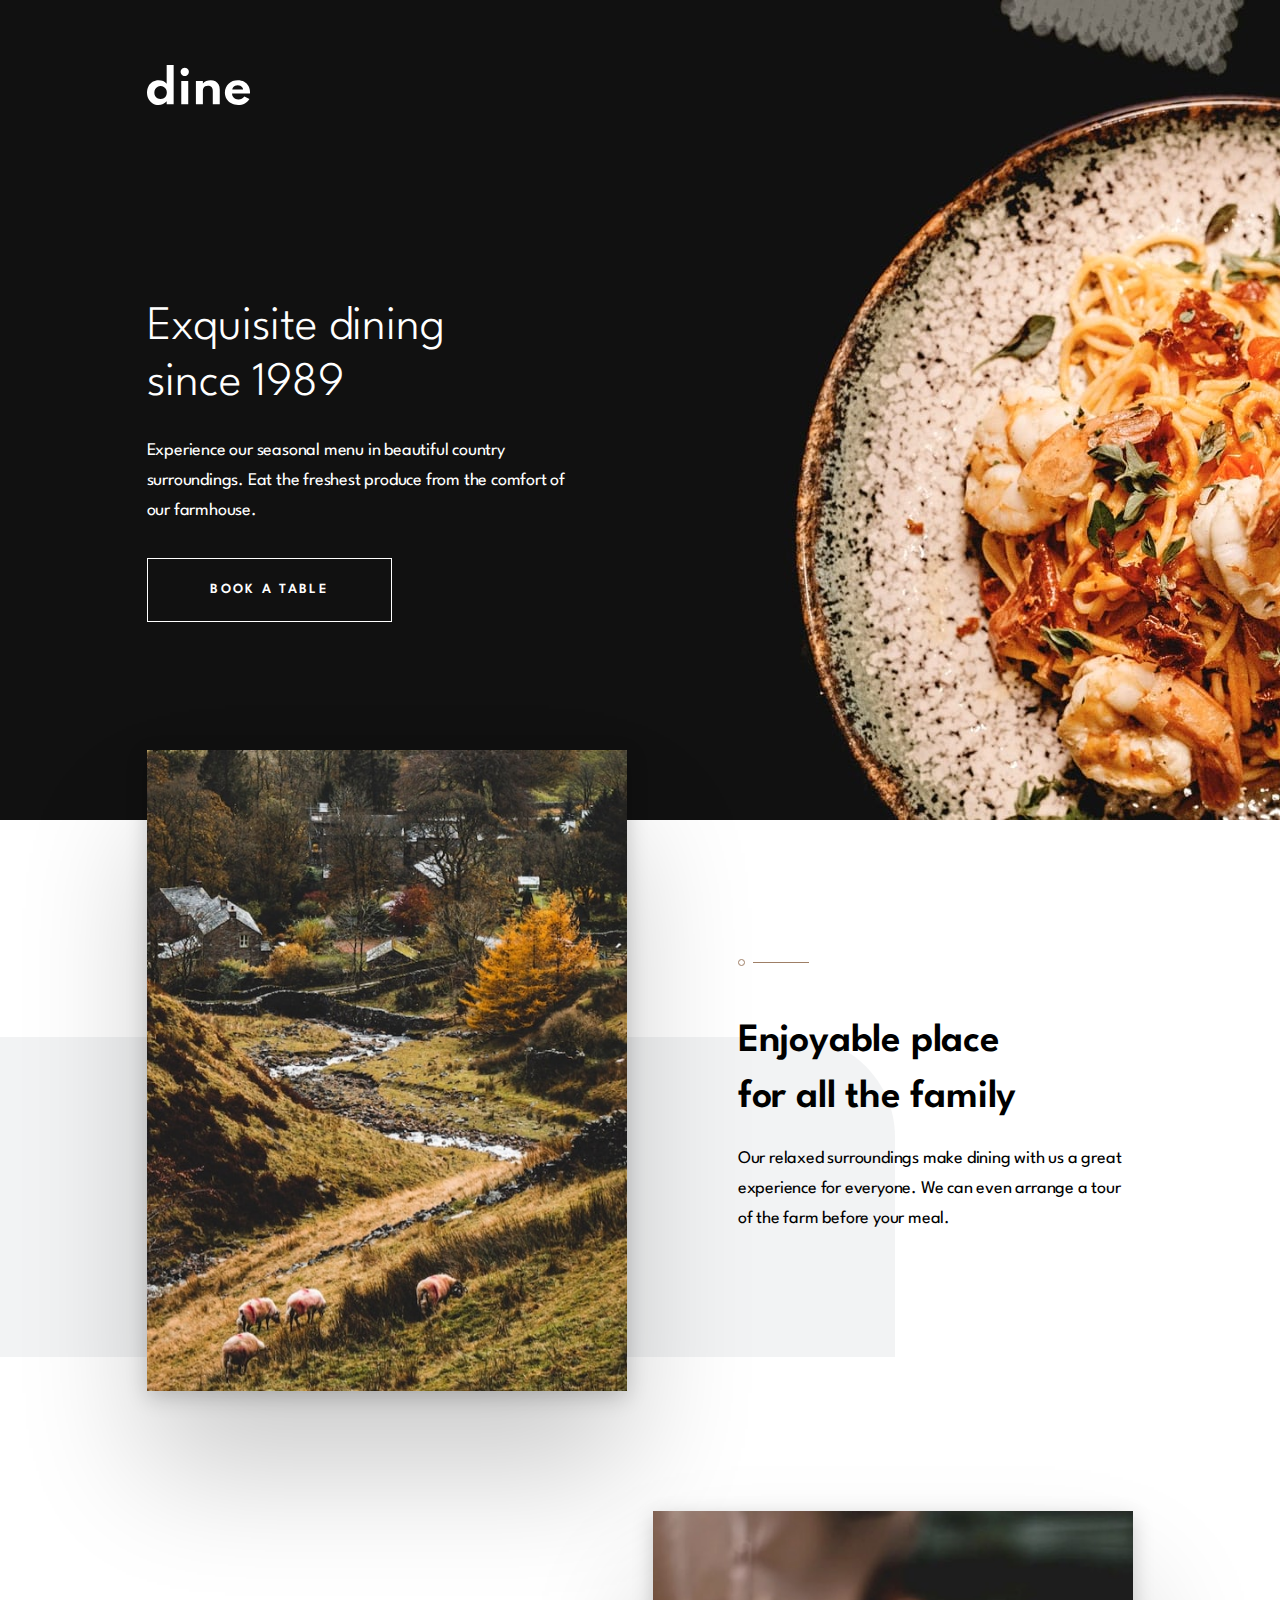
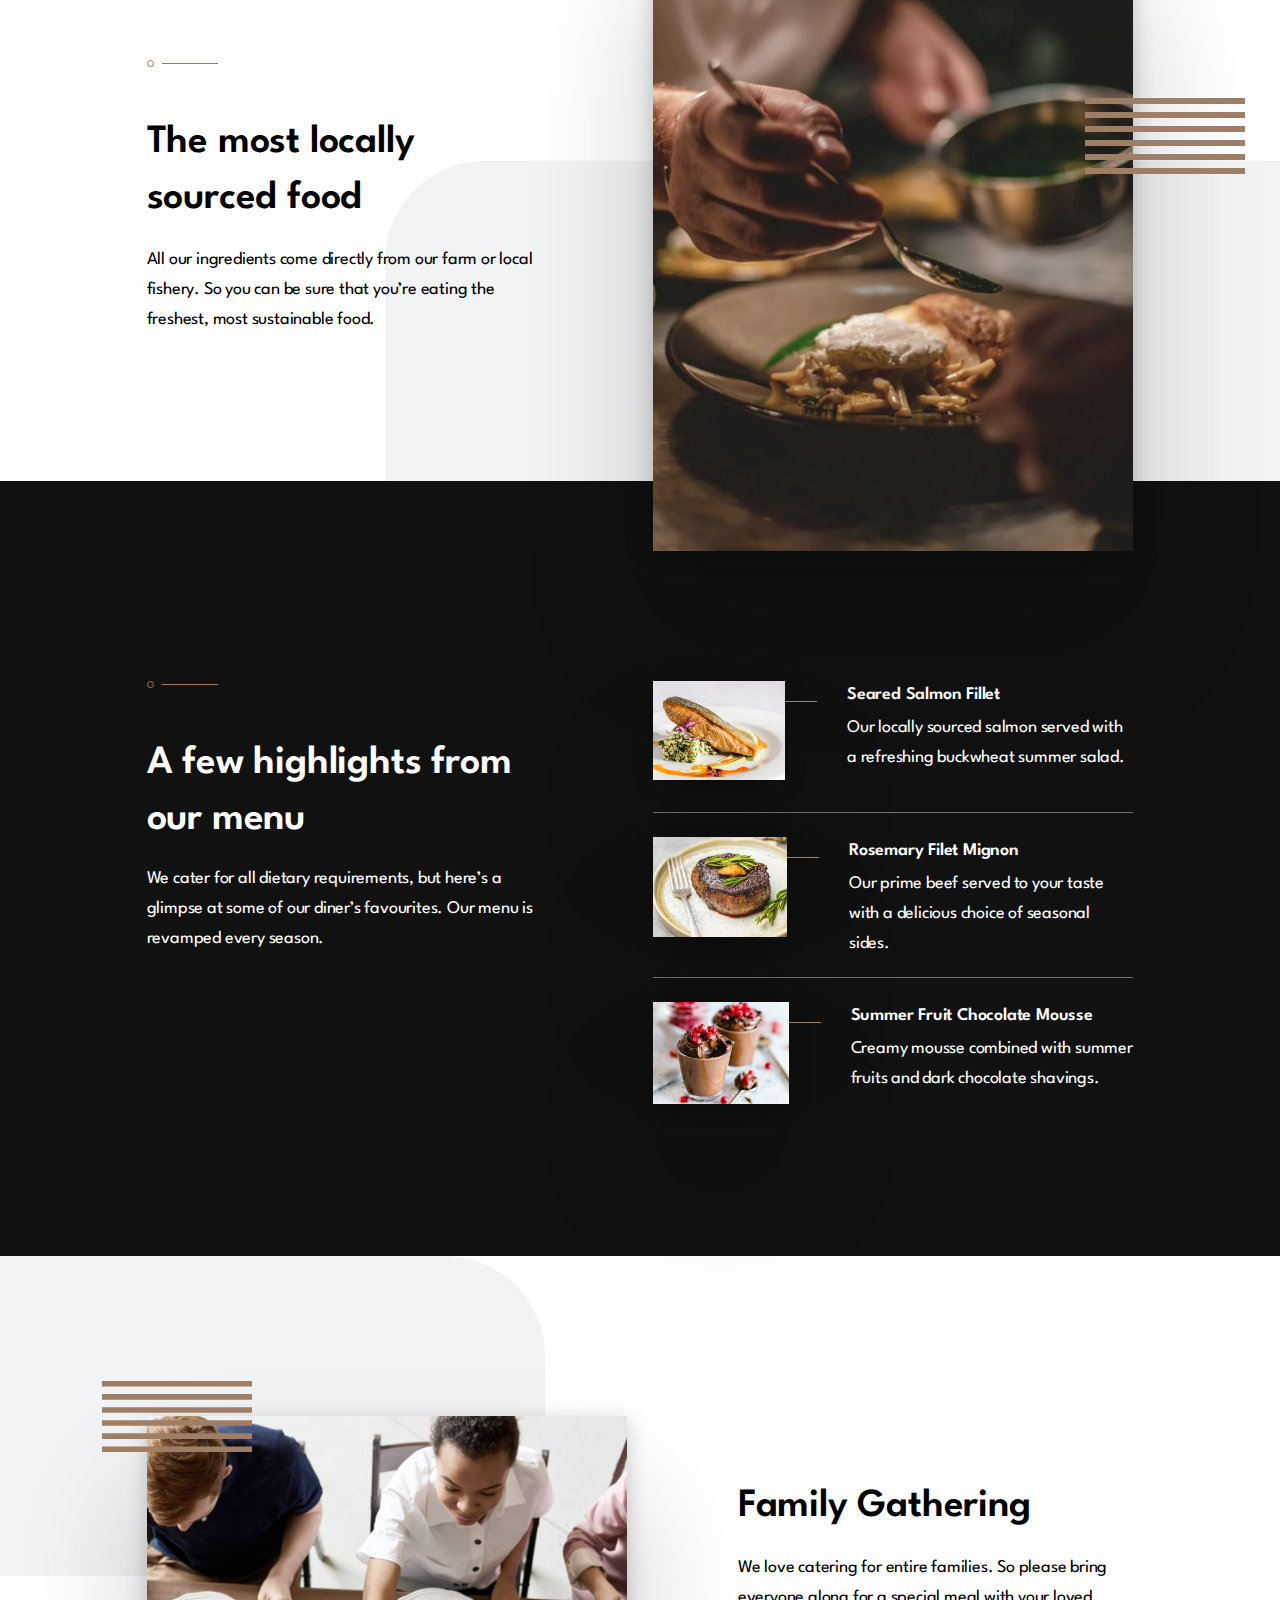
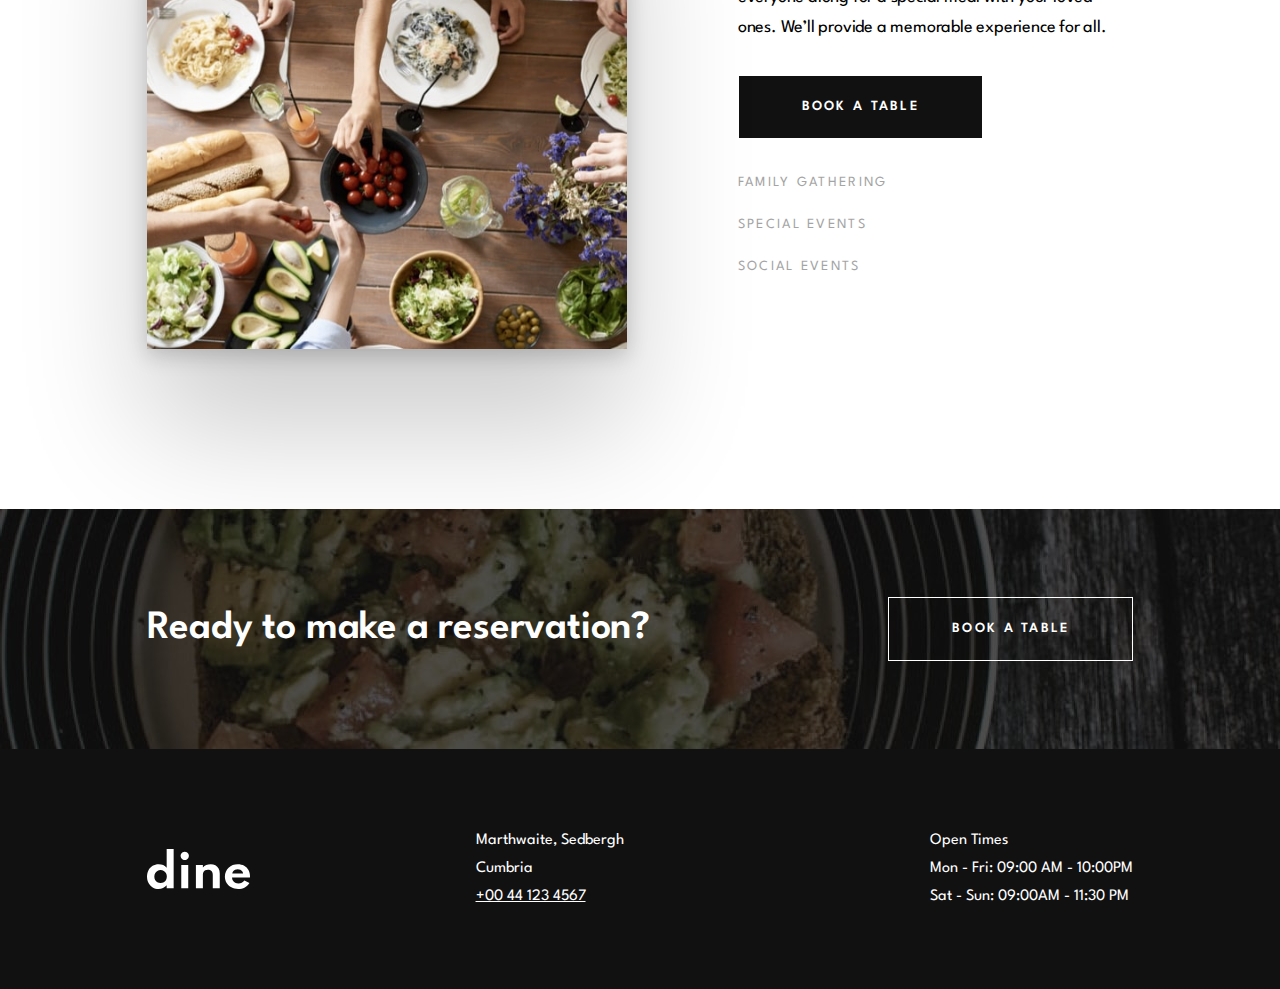
==== commit c52e62c2: "final" ====
--- a/starter-code/index.html
+++ b/starter-code/index.html
@@ -77,13 +77,13 @@
                 media="(min-width: 1400px)"
               />
               <img
-                class="container-img"
+                class="container-img enjoyable-1"
                 src="./images/homepage/enjoyable-place-mobile.jpg"
                 alt="enjoyable-image"
               />
             </picture>
   
-            <div class="content-desc about-desc">
+            <div class="content-desc about-desc about-1">
               <img
                 class="pattern-divide"
                 src="./images/patterns/pattern-divide.svg"
@@ -143,14 +143,14 @@
                   media="(min-width: 1400px)"
                 />
                 <img
-                  class="container-img"
+                  class="container-img enjoyable-2"
                   src="./images/homepage/locally-sourced-mobile.jpg"
                   alt="enjoyable-image"
                 />
               </picture>
             </div>
   
-            <div class="content-desc about-desc reverse-flex">
+            <div class="content-desc about-desc reverse-flex about-2">
               <img
                 class="pattern-divide"
                 src="./images/patterns/pattern-divide.svg"
--- a/starter-code/style/main.css
+++ b/starter-code/style/main.css
@@ -1,7 +1,7 @@
 @import url("https://fonts.googleapis.com/css2?family=Spartan:wght@100;200;300;400;500;600;700&display=swap");
 * {
   font-family: "Spartan", sans-serif;
-  font-size: 16px;
+  font-size: 100%;
 }
 
 h1 {
@@ -428,12 +428,12 @@
   }
 }
 
-.hero h1 {
+.hero .hero-desc p {
+  margin: 24px 0 32px 0;
+}
+
+.hero .hero-desc h1 {
   margin: 32px 0 24px 0;
-}
-
-.hero p {
-  margin: 24px 0 32px 0;
 }
 
 @media (min-width: 576px) {
@@ -445,8 +445,12 @@
 
 @media (min-width: 1200px) and (orientation: landscape) {
   .hero .hero-desc {
-    max-width: 564px;
+    max-width: 523px;
     margin: 0;
+    margin-top: 121px;
+  }
+  .hero .hero-desc p {
+    max-width: 445px;
   }
 }
 
@@ -734,7 +738,6 @@
 .about {
   text-align: center;
   /*bottom: 0px;*/
-  margin-top: -55px;
   padding-bottom: 80px;
   /*margin-bottom: 15px;*/
 }
@@ -756,11 +759,11 @@
 
 @media (min-width: 1200px) and (orientation: landscape) {
   .about {
-    background-position-y: 23%, 95.5%;
+    background-position-y: 23%, bottom;
     background-position-x: left, right;
     text-align: left;
     padding-bottom: 0;
-    margin-bottom: -55px;
+    /*margin-bottom: -55px;*/
   }
 }
 
@@ -770,7 +773,7 @@
 
 @media (min-width: 576px) {
   .about-divide {
-    margin-bottom: 120px;
+    margin-bottom: -20px;
   }
 }
 
@@ -801,12 +804,23 @@
       flex-basis: 48.7%;
 }
 
+.enjoyable-1 {
+  -webkit-transform: translatey(-70px);
+          transform: translatey(-70px);
+}
+
+.enjoyable-2 {
+  -webkit-transform: translatey(70px);
+          transform: translatey(70px);
+}
+
 .about-top {
   position: relative;
 }
 
 .about-top .pattern-lines {
   display: none;
+  z-index: 3;
 }
 
 @media (min-width: 768px) {
@@ -847,6 +861,16 @@
     -ms-grid-row: 1;
         grid-row-start: 1;
   }
+}
+
+.about-1 {
+  -webkit-transform: translateY(-35px);
+          transform: translateY(-35px);
+}
+
+.about-2 {
+  -webkit-transform: translateY(45px);
+          transform: translateY(45px);
 }
 
 .reverse-flex {
@@ -1185,7 +1209,7 @@
   display: none;
 }
 
-.active {
+.sw-active {
   display: block;
 }
 
@@ -1597,18 +1621,22 @@
           justify-content: space-between;
   cursor: pointer;
   color: black !important;
+  -webkit-transition: all 0.4s;
+  transition: all 0.4s;
 }
 
 .selected::after {
   content: url(../images/icons/icon-arrow.svg);
   display: inline-block;
-  -webkit-transition: all 0.3s;
-  transition: all 0.3s;
+  -webkit-transition: all 0.4s;
+  transition: all 0.4s;
 }
 
 .selected.open::after {
   -webkit-transform: rotateX(180deg);
           transform: rotateX(180deg);
+  -webkit-transition: all 0.4s;
+  transition: all 0.4s;
 }
 
 .section-2-label {
